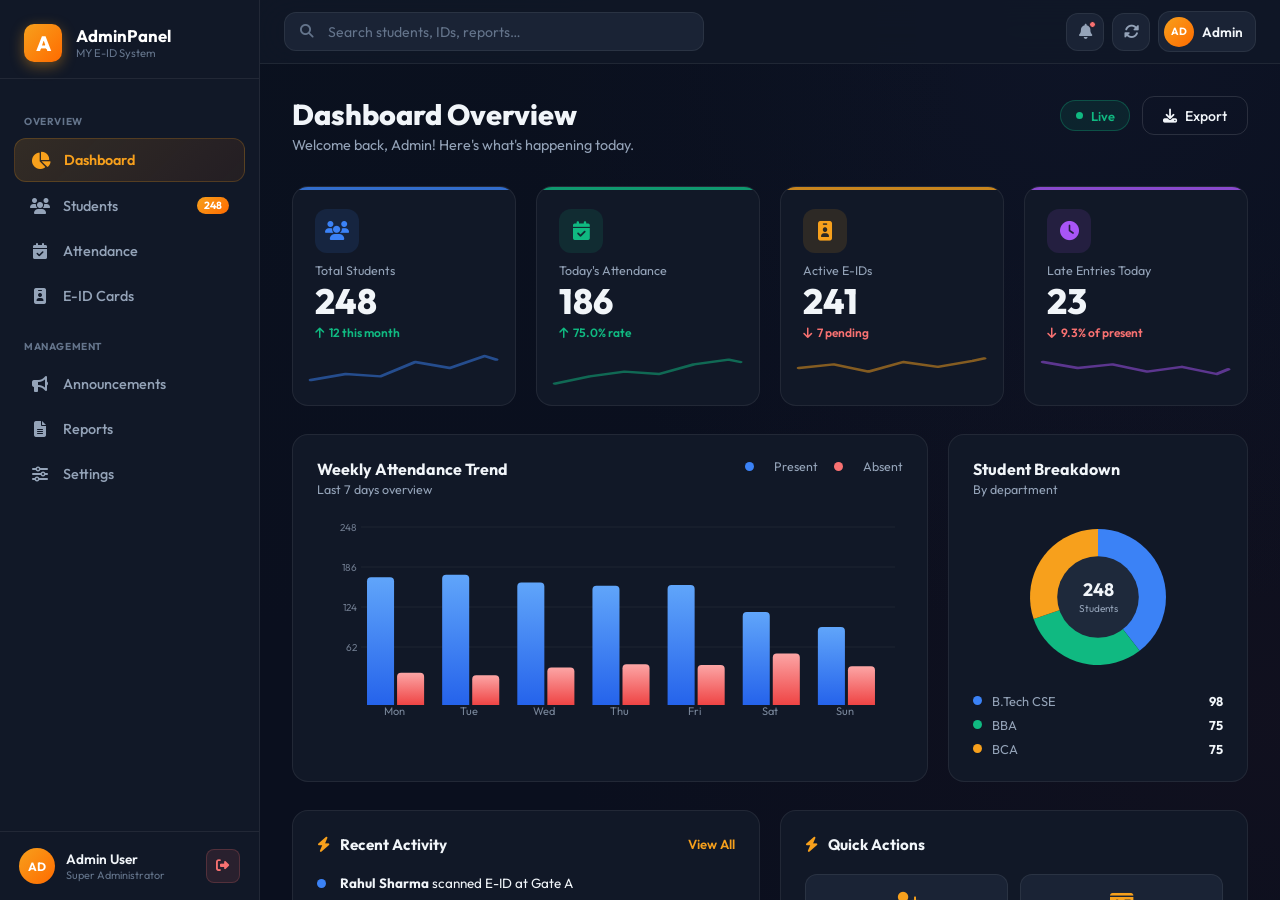
==== admin.html @ 74c87ee0 "Add files via upload" ====
<!DOCTYPE html>
<html lang="en">
<head>
    <meta charset="UTF-8">
    <meta name="viewport" content="width=device-width, initial-scale=1.0">
    <title>Admin Panel — MY E-ID Portal</title>
    <meta name="description" content="Admin Control Panel for Shikshapeeth College MY E-ID Portal — Manage students, attendance, and system settings.">
    <link rel="stylesheet" href="admin.css">
    <link href="https://fonts.googleapis.com/css2?family=Outfit:wght@300;400;500;600;700;800&display=swap" rel="stylesheet">
    <link rel="stylesheet" href="https://cdnjs.cloudflare.com/ajax/libs/font-awesome/6.4.0/css/all.min.css">
</head>
<body>

<!-- ===================== SIDEBAR ===================== -->
<aside class="sidebar" id="sidebar">
    <div class="sidebar-brand">
        <div class="brand-icon"><span>A</span></div>
        <div class="brand-text">
            <h2>AdminPanel</h2>
            <p>MY E-ID System</p>
        </div>
    </div>

    <nav class="sidebar-nav">
        <p class="nav-section-label">OVERVIEW</p>
        <button class="nav-item active" onclick="switchPage('dashboard', this)" id="nav-dashboard">
            <i class="fas fa-chart-pie"></i>
            <span>Dashboard</span>
            <div class="nav-indicator"></div>
        </button>
        <button class="nav-item" onclick="switchPage('students', this)" id="nav-students">
            <i class="fas fa-users"></i>
            <span>Students</span>
            <span class="nav-badge">248</span>
        </button>
        <button class="nav-item" onclick="switchPage('attendance', this)" id="nav-attendance">
            <i class="fas fa-calendar-check"></i>
            <span>Attendance</span>
        </button>
        <button class="nav-item" onclick="switchPage('ids', this)" id="nav-ids">
            <i class="fas fa-id-badge"></i>
            <span>E-ID Cards</span>
        </button>

        <p class="nav-section-label">MANAGEMENT</p>
        <button class="nav-item" onclick="switchPage('announcements', this)" id="nav-announcements">
            <i class="fas fa-bullhorn"></i>
            <span>Announcements</span>
        </button>
        <button class="nav-item" onclick="switchPage('reports', this)" id="nav-reports">
            <i class="fas fa-file-alt"></i>
            <span>Reports</span>
        </button>
        <button class="nav-item" onclick="switchPage('settings', this)" id="nav-settings">
            <i class="fas fa-sliders-h"></i>
            <span>Settings</span>
        </button>
    </nav>

    <div class="sidebar-footer">
        <div class="admin-profile">
            <div class="admin-avatar">AD</div>
            <div class="admin-info">
                <p class="admin-name">Admin User</p>
                <p class="admin-role">Super Administrator</p>
            </div>
        </div>
        <button class="logout-btn" title="Logout" onclick="window.location.href='index.html'">
            <i class="fas fa-sign-out-alt"></i>
        </button>
    </div>
</aside>

<!-- ===================== MAIN CONTENT ===================== -->
<div class="main-wrapper">

    <!-- Top Header Bar -->
    <header class="top-header">
        <button class="hamburger" onclick="toggleSidebar()" id="hamburger">
            <i class="fas fa-bars"></i>
        </button>
        <div class="header-search">
            <i class="fas fa-search"></i>
            <input type="text" placeholder="Search students, IDs, reports…" id="globalSearch">
        </div>
        <div class="header-actions">
            <button class="icon-btn" title="Notifications" onclick="toggleNotifications()">
                <i class="fas fa-bell"></i>
                <span class="badge-dot"></span>
            </button>
            <button class="icon-btn" title="Refresh Data">
                <i class="fas fa-sync-alt"></i>
            </button>
            <div class="header-admin">
                <div class="admin-avatar small">AD</div>
                <span class="header-admin-name">Admin</span>
            </div>
        </div>
    </header>

    <!-- Notification Dropdown -->
    <div class="notif-dropdown" id="notifDropdown">
        <div class="notif-header">
            <span>Notifications</span>
            <button onclick="document.getElementById('notifDropdown').classList.remove('open')"><i class="fas fa-times"></i></button>
        </div>
        <div class="notif-list">
            <div class="notif-item unread">
                <div class="notif-icon blue"><i class="fas fa-user-plus"></i></div>
                <div class="notif-text">
                    <p>New student registered: <strong>Priya Mehta</strong></p>
                    <span>2 minutes ago</span>
                </div>
            </div>
            <div class="notif-item unread">
                <div class="notif-icon orange"><i class="fas fa-exclamation-triangle"></i></div>
                <div class="notif-text">
                    <p><strong>15 students</strong> had low attendance this week</p>
                    <span>1 hour ago</span>
                </div>
            </div>
            <div class="notif-item">
                <div class="notif-icon green"><i class="fas fa-check-circle"></i></div>
                <div class="notif-text">
                    <p>Monthly report generated successfully</p>
                    <span>Yesterday</span>
                </div>
            </div>
            <div class="notif-item">
                <div class="notif-icon purple"><i class="fas fa-id-badge"></i></div>
                <div class="notif-text">
                    <p>48 new E-ID cards issued this month</p>
                    <span>2 days ago</span>
                </div>
            </div>
        </div>
    </div>

    <!-- ============ PAGE: DASHBOARD ============ -->
    <main class="page active" id="page-dashboard">
        <div class="page-header">
            <div>
                <h1>Dashboard Overview</h1>
                <p>Welcome back, Admin! Here's what's happening today.</p>
            </div>
            <div class="page-header-actions">
                <span class="live-chip"><span class="pulse-dot"></span>Live</span>
                <button class="btn-outline"><i class="fas fa-download"></i> Export</button>
            </div>
        </div>

        <!-- KPI Cards -->
        <div class="kpi-grid">
            <div class="kpi-card" style="--kpi-color: #3b82f6;">
                <div class="kpi-icon"><i class="fas fa-users"></i></div>
                <div class="kpi-body">
                    <p class="kpi-label">Total Students</p>
                    <h2 class="kpi-value" data-target="248">0</h2>
                    <span class="kpi-change up"><i class="fas fa-arrow-up"></i> 12 this month</span>
                </div>
                <div class="kpi-sparkline">
                    <svg viewBox="0 0 80 30" preserveAspectRatio="none">
                        <polyline points="0,25 15,20 30,22 45,10 60,15 75,5 80,8" fill="none" stroke="rgba(59,130,246,0.5)" stroke-width="2" stroke-linecap="round" stroke-linejoin="round"/>
                    </svg>
                </div>
            </div>
            <div class="kpi-card" style="--kpi-color: #10b981;">
                <div class="kpi-icon"><i class="fas fa-calendar-check"></i></div>
                <div class="kpi-body">
                    <p class="kpi-label">Today's Attendance</p>
                    <h2 class="kpi-value" data-target="186">0</h2>
                    <span class="kpi-change up"><i class="fas fa-arrow-up"></i> 75.0% rate</span>
                </div>
                <div class="kpi-sparkline">
                    <svg viewBox="0 0 80 30" preserveAspectRatio="none">
                        <polyline points="0,28 15,22 30,18 45,20 60,12 75,8 80,10" fill="none" stroke="rgba(16,185,129,0.5)" stroke-width="2" stroke-linecap="round" stroke-linejoin="round"/>
                    </svg>
                </div>
            </div>
            <div class="kpi-card" style="--kpi-color: #f7a01c;">
                <div class="kpi-icon"><i class="fas fa-id-badge"></i></div>
                <div class="kpi-body">
                    <p class="kpi-label">Active E-IDs</p>
                    <h2 class="kpi-value" data-target="241">0</h2>
                    <span class="kpi-change down"><i class="fas fa-arrow-down"></i> 7 pending</span>
                </div>
                <div class="kpi-sparkline">
                    <svg viewBox="0 0 80 30" preserveAspectRatio="none">
                        <polyline points="0,15 15,12 30,18 45,10 60,14 75,9 80,7" fill="none" stroke="rgba(247,160,28,0.5)" stroke-width="2" stroke-linecap="round" stroke-linejoin="round"/>
                    </svg>
                </div>
            </div>
            <div class="kpi-card" style="--kpi-color: #a855f7;">
                <div class="kpi-icon"><i class="fas fa-clock"></i></div>
                <div class="kpi-body">
                    <p class="kpi-label">Late Entries Today</p>
                    <h2 class="kpi-value" data-target="23">0</h2>
                    <span class="kpi-change down"><i class="fas fa-arrow-down"></i> 9.3% of present</span>
                </div>
                <div class="kpi-sparkline">
                    <svg viewBox="0 0 80 30" preserveAspectRatio="none">
                        <polyline points="0,10 15,15 30,12 45,18 60,14 75,20 80,16" fill="none" stroke="rgba(168,85,247,0.5)" stroke-width="2" stroke-linecap="round" stroke-linejoin="round"/>
                    </svg>
                </div>
            </div>
        </div>

        <!-- Charts Row -->
        <div class="charts-row">
            <div class="chart-card wide">
                <div class="chart-card-header">
                    <div>
                        <h3>Weekly Attendance Trend</h3>
                        <p>Last 7 days overview</p>
                    </div>
                    <div class="chart-legend">
                        <span class="legend-dot" style="background:#3b82f6;"></span> Present
                        <span class="legend-dot" style="background:#f87171;"></span> Absent
                    </div>
                </div>
                <div class="bar-chart-wrapper">
                    <canvas id="attendanceChart"></canvas>
                </div>
            </div>
            <div class="chart-card narrow">
                <div class="chart-card-header">
                    <div>
                        <h3>Student Breakdown</h3>
                        <p>By department</p>
                    </div>
                </div>
                <div class="donut-wrapper">
                    <canvas id="deptChart"></canvas>
                </div>
                <div class="donut-legend" id="deptLegend"></div>
            </div>
        </div>

        <!-- Bottom Row -->
        <div class="bottom-row">
            <div class="activity-card">
                <div class="card-title">
                    <h3><i class="fas fa-bolt"></i> Recent Activity</h3>
                    <button class="text-btn">View All</button>
                </div>
                <ul class="activity-list">
                    <li>
                        <div class="act-dot blue"></div>
                        <div class="act-body">
                            <p><strong>Rahul Sharma</strong> scanned E-ID at Gate A</p>
                            <span>08:45 AM — CS-2023-045</span>
                        </div>
                    </li>
                    <li>
                        <div class="act-dot green"></div>
                        <div class="act-body">
                            <p><strong>Priya Mehta</strong> registered successfully</p>
                            <span>08:32 AM — New Enrollment</span>
                        </div>
                    </li>
                    <li>
                        <div class="act-dot orange"></div>
                        <div class="act-body">
                            <p><strong>Arjun Kapoor</strong> marked as Late</p>
                            <span>09:15 AM — ME-2022-112</span>
                        </div>
                    </li>
                    <li>
                        <div class="act-dot purple"></div>
                        <div class="act-body">
                            <p><strong>E-ID</strong> issued to 3 new students</p>
                            <span>Yesterday — Batch 2026</span>
                        </div>
                    </li>
                    <li>
                        <div class="act-dot red"></div>
                        <div class="act-body">
                            <p><strong>System</strong> backup completed</p>
                            <span>Yesterday 11:00 PM</span>
                        </div>
                    </li>
                </ul>
            </div>

            <div class="quick-actions-card">
                <div class="card-title">
                    <h3><i class="fas fa-bolt"></i> Quick Actions</h3>
                </div>
                <div class="qa-grid">
                    <button class="qa-btn" onclick="switchPage('students', document.getElementById('nav-students'))">
                        <i class="fas fa-user-plus"></i><span>Add Student</span>
                    </button>
                    <button class="qa-btn" onclick="switchPage('ids', document.getElementById('nav-ids'))">
                        <i class="fas fa-id-card"></i><span>Issue E-ID</span>
                    </button>
                    <button class="qa-btn" onclick="switchPage('attendance', document.getElementById('nav-attendance'))">
                        <i class="fas fa-clipboard-list"></i><span>Attendance</span>
                    </button>
                    <button class="qa-btn" onclick="switchPage('reports', document.getElementById('nav-reports'))">
                        <i class="fas fa-file-export"></i><span>Export Report</span>
                    </button>
                    <button class="qa-btn" onclick="switchPage('announcements', document.getElementById('nav-announcements'))">
                        <i class="fas fa-bullhorn"></i><span>Announce</span>
                    </button>
                    <button class="qa-btn" onclick="switchPage('settings', document.getElementById('nav-settings'))">
                        <i class="fas fa-cog"></i><span>Settings</span>
                    </button>
                </div>
            </div>
        </div>
    </main>

    <!-- ============ PAGE: STUDENTS ============ -->
    <main class="page" id="page-students">
        <div class="page-header">
            <div>
                <h1>Student Management</h1>
                <p>View, add, and manage all enrolled students</p>
            </div>
            <div class="page-header-actions">
                <button class="btn-outline"><i class="fas fa-file-import"></i> Import CSV</button>
                <button class="btn-primary" onclick="openModal('addStudentModal')"><i class="fas fa-plus"></i> Add Student</button>
            </div>
        </div>

        <div class="filter-bar">
            <div class="search-box">
                <i class="fas fa-search"></i>
                <input type="text" placeholder="Search by name, roll no…" id="studentSearch" oninput="filterStudents()">
            </div>
            <select class="filter-select" id="deptFilter" onchange="filterStudents()">
                <option value="">All Departments</option>
                <option value="B.Tech CSE">B.Tech CSE</option>
                <option value="BBA">BBA</option>
                <option value="BCA">BCA</option>
            </select>
            <select class="filter-select" id="batchFilter" onchange="filterStudents()">
                <option value="">All Batches</option>
                <option value="2023">2023</option>
                <option value="2024">2024</option>
                <option value="2025">2025</option>
            </select>
        </div>

        <div class="table-card">
            <table class="data-table" id="studentsTable">
                <thead>
                    <tr>
                        <th>Student</th>
                        <th>Roll No</th>
                        <th>Department</th>
                        <th>Batch</th>
                        <th>Attendance</th>
                        <th>Status</th>
                        <th>Actions</th>
                    </tr>
                </thead>
                <tbody id="studentsTbody"></tbody>
            </table>
            <div class="table-footer">
                <p id="studentCount">Showing 10 of 248 students</p>
                <div class="pagination">
                    <button class="page-btn active">1</button>
                    <button class="page-btn">2</button>
                    <button class="page-btn">3</button>
                    <button class="page-btn"><i class="fas fa-chevron-right"></i></button>
                </div>
            </div>
        </div>
    </main>

    <!-- ============ PAGE: ATTENDANCE ============ -->
    <main class="page" id="page-attendance">
        <div class="page-header">
            <div>
                <h1>Attendance Management</h1>
                <p>Monitor and manage daily entry logs</p>
            </div>
            <div class="page-header-actions">
                <input type="date" class="date-picker" id="attendanceDate" value="2026-08-13">
                <button class="btn-primary"><i class="fas fa-download"></i> Download</button>
            </div>
        </div>

        <div class="att-kpi-row">
            <div class="att-kpi-card green"><i class="fas fa-check-circle"></i><div><p>Present</p><h3>186</h3></div></div>
            <div class="att-kpi-card red"><i class="fas fa-times-circle"></i><div><p>Absent</p><h3>62</h3></div></div>
            <div class="att-kpi-card orange"><i class="fas fa-clock"></i><div><p>Late</p><h3>23</h3></div></div>
            <div class="att-kpi-card blue"><i class="fas fa-percentage"></i><div><p>Rate</p><h3>75.0%</h3></div></div>
        </div>

        <div class="table-card" style="margin-bottom:1.5rem;">
            <h3 class="section-subtitle"><i class="fas fa-chart-bar"></i> Department-wise Attendance</h3>
            <div class="dept-bars">
                <div class="dept-bar-item">
                    <div class="dept-bar-label"><span>B.Tech CSE</span><span>82%</span></div>
                    <div class="dept-bar-track"><div class="dept-bar-fill" style="width:82%;background:#3b82f6;"></div></div>
                </div>
                <div class="dept-bar-item">
                    <div class="dept-bar-label"><span>BBA</span><span>71%</span></div>
                    <div class="dept-bar-track"><div class="dept-bar-fill" style="width:71%;background:#10b981;"></div></div>
                </div>
                <div class="dept-bar-item">
                    <div class="dept-bar-label"><span>BCA</span><span>68%</span></div>
                    <div class="dept-bar-track"><div class="dept-bar-fill" style="width:68%;background:#f7a01c;"></div></div>
                </div>
            </div>
        </div>

        <div class="table-card">
            <h3 class="section-subtitle"><i class="fas fa-list-ul"></i> Today's Entry Log</h3>
            <table class="data-table">
                <thead>
                    <tr>
                        <th>Student</th><th>Roll No</th><th>Entry Time</th><th>Gate</th><th>Status</th><th>Action</th>
                    </tr>
                </thead>
                <tbody id="attendanceTbody"></tbody>
            </table>
        </div>
    </main>

    <!-- ============ PAGE: E-ID CARDS ============ -->
    <main class="page" id="page-ids">
        <div class="page-header">
            <div>
                <h1>E-ID Card Manager</h1>
                <p>Issue, revoke, and preview digital identity cards</p>
            </div>
            <div class="page-header-actions">
                <button class="btn-outline"><i class="fas fa-print"></i> Bulk Print</button>
                <button class="btn-primary" onclick="openModal('issueIdModal')"><i class="fas fa-plus"></i> Issue New ID</button>
            </div>
        </div>
        <div class="id-cards-grid" id="idCardsGrid"></div>
    </main>

    <!-- ============ PAGE: ANNOUNCEMENTS ============ -->
    <main class="page" id="page-announcements">
        <div class="page-header">
            <div>
                <h1>Announcements</h1>
                <p>Broadcast notices to students and staff</p>
            </div>
            <div class="page-header-actions">
                <button class="btn-primary" onclick="openModal('announceModal')"><i class="fas fa-plus"></i> New Announcement</button>
            </div>
        </div>
        <div class="announcements-list" id="announcementsList"></div>
    </main>

    <!-- ============ PAGE: REPORTS ============ -->
    <main class="page" id="page-reports">
        <div class="page-header">
            <div>
                <h1>Reports &amp; Analytics</h1>
                <p>Generate and export detailed insights</p>
            </div>
        </div>
        <div class="reports-grid">
            <div class="report-card">
                <div class="report-icon" style="background:rgba(59,130,246,0.12);color:#3b82f6;"><i class="fas fa-calendar-alt"></i></div>
                <div class="report-info"><h3>Monthly Attendance Report</h3><p>Full attendance breakdown by student and department for the current month.</p></div>
                <button class="btn-outline small" onclick="showToast('Generating attendance report…')"><i class="fas fa-download"></i> Download PDF</button>
            </div>
            <div class="report-card">
                <div class="report-icon" style="background:rgba(16,185,129,0.12);color:#10b981;"><i class="fas fa-users"></i></div>
                <div class="report-info"><h3>Student Enrollment Report</h3><p>Enrollment statistics, demographics, and batch-wise distribution.</p></div>
                <button class="btn-outline small" onclick="showToast('Generating student report…')"><i class="fas fa-download"></i> Download PDF</button>
            </div>
            <div class="report-card">
                <div class="report-icon" style="background:rgba(247,160,28,0.12);color:#f7a01c;"><i class="fas fa-clock"></i></div>
                <div class="report-info"><h3>Late Entry Analysis</h3><p>Track students with repeated late entries and generate disciplinary reports.</p></div>
                <button class="btn-outline small" onclick="showToast('Generating late entry report…')"><i class="fas fa-download"></i> Download PDF</button>
            </div>
            <div class="report-card">
                <div class="report-icon" style="background:rgba(168,85,247,0.12);color:#a855f7;"><i class="fas fa-id-badge"></i></div>
                <div class="report-info"><h3>E-ID Issuance Report</h3><p>Records of all issued, active, and revoked digital identity cards.</p></div>
                <button class="btn-outline small" onclick="showToast('Generating E-ID report…')"><i class="fas fa-download"></i> Download PDF</button>
            </div>
            <div class="report-card">
                <div class="report-icon" style="background:rgba(248,113,113,0.12);color:#f87171;"><i class="fas fa-user-slash"></i></div>
                <div class="report-info"><h3>Absentee Report</h3><p>List of students absent for 3+ consecutive days for follow-up action.</p></div>
                <button class="btn-outline small" onclick="showToast('Generating absentee report…')"><i class="fas fa-download"></i> Download PDF</button>
            </div>
            <div class="report-card">
                <div class="report-icon" style="background:rgba(34,211,238,0.12);color:#22d3ee;"><i class="fas fa-shield-alt"></i></div>
                <div class="report-info"><h3>System Audit Log</h3><p>Complete log of all admin actions, logins, and system modifications.</p></div>
                <button class="btn-outline small" onclick="showToast('Generating audit log…')"><i class="fas fa-download"></i> Download PDF</button>
            </div>
        </div>
    </main>

    <!-- ============ PAGE: SETTINGS ============ -->
    <main class="page" id="page-settings">
        <div class="page-header">
            <div>
                <h1>System Settings</h1>
                <p>Configure portal behaviour and access controls</p>
            </div>
            <div class="page-header-actions">
                <button class="btn-primary" onclick="showToast('Settings saved successfully!')"><i class="fas fa-save"></i> Save Changes</button>
            </div>
        </div>
        <div class="settings-grid">
            <div class="settings-card">
                <h3><i class="fas fa-cog"></i> General Settings</h3>
                <div class="setting-row">
                    <div class="setting-info"><p class="setting-label">Portal Name</p><p class="setting-desc">Display name for the student portal</p></div>
                    <input type="text" class="setting-input" value="MY E-ID Portal">
                </div>
                <div class="setting-row">
                    <div class="setting-info"><p class="setting-label">Institution Name</p><p class="setting-desc">Full college name shown on E-ID cards</p></div>
                    <input type="text" class="setting-input" value="Shikshapeeth College of Management and Technology">
                </div>
                <div class="setting-row">
                    <div class="setting-info"><p class="setting-label">Academic Year</p><p class="setting-desc">Current academic session</p></div>
                    <input type="text" class="setting-input" value="2026 – 2027">
                </div>
            </div>

            <div class="settings-card">
                <h3><i class="fas fa-calendar-check"></i> Attendance Rules</h3>
                <div class="setting-row">
                    <div class="setting-info"><p class="setting-label">Late Entry Cutoff</p><p class="setting-desc">Entries after this time are marked Late</p></div>
                    <input type="time" class="setting-input" value="09:00">
                </div>
                <div class="setting-row">
                    <div class="setting-info"><p class="setting-label">Minimum Attendance %</p><p class="setting-desc">Below this triggers a warning alert</p></div>
                    <input type="number" class="setting-input" value="75" min="0" max="100">
                </div>
                <div class="setting-row">
                    <div class="setting-info"><p class="setting-label">Auto-notify parents</p><p class="setting-desc">SMS alert on 3+ consecutive absences</p></div>
                    <label class="toggle"><input type="checkbox" checked><span class="toggle-slider"></span></label>
                </div>
            </div>

            <div class="settings-card">
                <h3><i class="fas fa-shield-alt"></i> Security &amp; Access</h3>
                <div class="setting-row">
                    <div class="setting-info"><p class="setting-label">Two-Factor Authentication</p><p class="setting-desc">Require OTP for admin login</p></div>
                    <label class="toggle"><input type="checkbox"><span class="toggle-slider"></span></label>
                </div>
                <div class="setting-row">
                    <div class="setting-info"><p class="setting-label">Session Timeout</p><p class="setting-desc">Auto-logout after inactivity</p></div>
                    <select class="setting-input" style="width:auto;"><option>30 minutes</option><option selected>1 hour</option><option>2 hours</option></select>
                </div>
                <div class="setting-row">
                    <div class="setting-info"><p class="setting-label">QR Code Validity</p><p class="setting-desc">E-ID QR expires after this duration</p></div>
                    <select class="setting-input" style="width:auto;"><option>1 day</option><option selected>1 week</option><option>1 month</option></select>
                </div>
            </div>

            <div class="settings-card">
                <h3><i class="fas fa-bell"></i> Notifications</h3>
                <div class="setting-row">
                    <div class="setting-info"><p class="setting-label">Email Digest</p><p class="setting-desc">Daily summary email to admin</p></div>
                    <label class="toggle"><input type="checkbox" checked><span class="toggle-slider"></span></label>
                </div>
                <div class="setting-row">
                    <div class="setting-info"><p class="setting-label">Low Attendance Alerts</p><p class="setting-desc">Notify when department drops below threshold</p></div>
                    <label class="toggle"><input type="checkbox" checked><span class="toggle-slider"></span></label>
                </div>
                <div class="setting-row">
                    <div class="setting-info"><p class="setting-label">New Student Alerts</p><p class="setting-desc">Notify on each new enrollment</p></div>
                    <label class="toggle"><input type="checkbox"><span class="toggle-slider"></span></label>
                </div>
            </div>
        </div>
    </main>

</div>

<!-- ===================== MODALS ===================== -->
<div class="modal-overlay" id="addStudentModal" onclick="closeModalOnOverlay(event, 'addStudentModal')">
    <div class="modal">
        <div class="modal-header">
            <h2><i class="fas fa-user-plus"></i> Add New Student</h2>
            <button class="modal-close" onclick="closeModal('addStudentModal')"><i class="fas fa-times"></i></button>
        </div>
        <form class="modal-form" onsubmit="submitAddStudent(event)">
            <div class="form-row">
                <div class="form-group"><label>First Name</label><input type="text" placeholder="e.g. Rahul" required></div>
                <div class="form-group"><label>Last Name</label><input type="text" placeholder="e.g. Sharma" required></div>
            </div>
            <div class="form-row">
                <div class="form-group"><label>Course</label><select required><option value="">Select…</option><option>B.Tech CSE</option><option>BBA</option><option>BCA</option></select></div>
                <div class="form-group"><label>Batch Year</label><input type="number" placeholder="e.g. 2026" min="2000" max="2030" required></div>
            </div>
            <div class="form-row">
                <div class="form-group"><label>Admission No</label><input type="text" placeholder="e.g. SP-26-0001" required></div>
                <div class="form-group"><label>Email</label><input type="email" placeholder="student@shikshapeeth.edu.in" required></div>
            </div>
            <div class="form-group"><label>Phone Number</label><input type="tel" placeholder="+91 XXXXX XXXXX" required></div>
            <div class="modal-actions">
                <button type="button" class="btn-outline" onclick="closeModal('addStudentModal')">Cancel</button>
                <button type="submit" class="btn-primary"><i class="fas fa-user-plus"></i> Add Student</button>
            </div>
        </form>
    </div>
</div>

<div class="modal-overlay" id="issueIdModal" onclick="closeModalOnOverlay(event, 'issueIdModal')">
    <div class="modal">
        <div class="modal-header">
            <h2><i class="fas fa-id-badge"></i> Issue New E-ID</h2>
            <button class="modal-close" onclick="closeModal('issueIdModal')"><i class="fas fa-times"></i></button>
        </div>
        <form class="modal-form" onsubmit="submitIssueId(event)">
            <div class="form-group"><label>Select Student</label><select required><option value="">Search or select student…</option><option>Rahul Sharma — CS-2023-045</option><option>Priya Mehta — CS-2024-001</option></select></div>
            <div class="form-row">
                <div class="form-group"><label>Issue Date</label><input type="date" value="2026-08-13" required></div>
                <div class="form-group"><label>Valid Until</label><input type="date" value="2027-05-31" required></div>
            </div>
            <div class="form-group"><label>Card Type</label><select><option>Standard Student ID</option><option>Staff ID</option><option>Temporary Pass</option></select></div>
            <div class="modal-actions">
                <button type="button" class="btn-outline" onclick="closeModal('issueIdModal')">Cancel</button>
                <button type="submit" class="btn-primary"><i class="fas fa-id-badge"></i> Issue E-ID</button>
            </div>
        </form>
    </div>
</div>

<div class="modal-overlay" id="announceModal" onclick="closeModalOnOverlay(event, 'announceModal')">
    <div class="modal">
        <div class="modal-header">
            <h2><i class="fas fa-bullhorn"></i> New Announcement</h2>
            <button class="modal-close" onclick="closeModal('announceModal')"><i class="fas fa-times"></i></button>
        </div>
        <form class="modal-form" onsubmit="submitAnnouncement(event)">
            <div class="form-group"><label>Title</label><input type="text" placeholder="e.g. Holiday Notice" required></div>
            <div class="form-row">
                <div class="form-group"><label>Audience</label><select><option>All Students</option><option>B.Tech CSE</option><option>BBA</option><option>BCA</option></select></div>
                <div class="form-group"><label>Priority</label><select><option>Normal</option><option>Important</option><option>Urgent</option></select></div>
            </div>
            <div class="form-group"><label>Message</label><textarea rows="4" placeholder="Write your announcement here…" required></textarea></div>
            <div class="modal-actions">
                <button type="button" class="btn-outline" onclick="closeModal('announceModal')">Cancel</button>
                <button type="submit" class="btn-primary"><i class="fas fa-paper-plane"></i> Publish</button>
            </div>
        </form>
    </div>
</div>

<div class="toast" id="toast"></div>

<!-- ===================== SCRIPTS ===================== -->
<script>
const students = [
    { name:'Rahul Sharma',  roll:'BT-2023-045',  dept:'B.Tech CSE', batch:'2023', att:94, status:'Active'    },
    { name:'Priya Mehta',   roll:'BT-2024-001',  dept:'B.Tech CSE', batch:'2024', att:88, status:'Active'    },
    { name:'Arjun Kapoor',  roll:'BT-2023-112',  dept:'B.Tech CSE', batch:'2023', att:61, status:'Warning'   },
    { name:'Sneha Verma',   roll:'BBA-2023-022', dept:'BBA',    batch:'2023', att:79, status:'Active'    },
    { name:'Karan Joshi',   roll:'BBA-2025-003', dept:'BBA',    batch:'2025', att:91, status:'Active'    },
    { name:'Ananya Singh',  roll:'BCA-2023-067', dept:'BCA',    batch:'2023', att:55, status:'Suspended' },
    { name:'Dev Patel',     roll:'BCA-2024-041', dept:'BCA',    batch:'2024', att:83, status:'Active'    },
    { name:'Riya Khanna',   roll:'BT-2024-015',  dept:'B.Tech CSE', batch:'2024', att:97, status:'Active'    },
    { name:'Mohit Gupta',   roll:'BBA-2023-088', dept:'BBA',    batch:'2023', att:70, status:'Active'    },
    { name:'Tanya Iyer',    roll:'BCA-2024-019', dept:'BCA',    batch:'2024', att:85, status:'Active'    },
];

const attendanceLogs = [
    { name:'Rahul Sharma',  roll:'BT-2023-045',  time:'08:45 AM', gate:'Gate A', status:'On-Time' },
    { name:'Priya Mehta',   roll:'BT-2024-001',  time:'08:32 AM', gate:'Gate B', status:'On-Time' },
    { name:'Arjun Kapoor',  roll:'BT-2023-112',  time:'09:15 AM', gate:'Gate A', status:'Late'    },
    { name:'Sneha Verma',   roll:'BBA-2023-022', time:'08:50 AM', gate:'Gate C', status:'On-Time' },
    { name:'Karan Joshi',   roll:'BBA-2025-003', time:'08:20 AM', gate:'Gate A', status:'On-Time' },
    { name:'Dev Patel',     roll:'BCA-2024-041', time:'09:05 AM', gate:'Gate B', status:'Late'    },
    { name:'Riya Khanna',   roll:'BT-2024-015',  time:'07:55 AM', gate:'Gate A', status:'Early'   },
    { name:'Mohit Gupta',   roll:'BBA-2023-088', time:'—',        gate:'—',      status:'Absent'  },
    { name:'Tanya Iyer',    roll:'BCA-2024-019', time:'08:40 AM', gate:'Gate C', status:'On-Time' },
];

const idCards = [
    { name:'Rahul Sharma', roll:'BT-2023-045',  dept:'B.Tech CSE', batch:'2023–27', status:'Active',  issued:'01 Aug 2023' },
    { name:'Priya Mehta',  roll:'BT-2024-001',  dept:'B.Tech CSE', batch:'2024–28', status:'Active',  issued:'10 Aug 2024' },
    { name:'Arjun Kapoor', roll:'BT-2023-112',  dept:'B.Tech CSE', batch:'2023–27', status:'Expired', issued:'05 Aug 2023' },
    { name:'Sneha Verma',  roll:'BBA-2023-022', dept:'BBA',    batch:'2023–26', status:'Active',  issued:'02 Aug 2023' },
    { name:'Karan Joshi',  roll:'BBA-2025-003', dept:'BBA',    batch:'2025–27', status:'Active',  issued:'01 Aug 2025' },
    { name:'Ananya Singh', roll:'BCA-2023-067', dept:'BCA',    batch:'2023–27', status:'Revoked', issued:'01 Aug 2023' },
];

const announcements = [
    { title:'Mid-Semester Examination Schedule', audience:'All Students', priority:'Urgent',    date:'13 Aug 2026', body:'Mid-semester exams will begin from 20 August 2026. Timetable shared on the portal. Students must carry their E-ID card to enter examination halls.' },
    { title:'Independence Day Holiday',          audience:'All Students', priority:'Normal',    date:'11 Aug 2026', body:'The college will remain closed on 15 August 2026 for Independence Day. Regular classes resume on 16 August.' },
    { title:'E-ID Card Renewal Drive',           audience:'B.Tech CSE',      priority:'Important', date:'09 Aug 2026', body:'B.Tech 2023 batch students must renew their E-ID cards before 31 August 2026. Visit the admin office with original documents.' },
];

function switchPage(id, btn) {
    document.querySelectorAll('.page').forEach(p => p.classList.remove('active'));
    document.getElementById('page-' + id).classList.add('active');
    document.querySelectorAll('.nav-item').forEach(b => b.classList.remove('active'));
    if (btn) btn.classList.add('active');
    document.getElementById('sidebar').classList.remove('open');
}

function toggleSidebar() {
    document.getElementById('sidebar').classList.toggle('open');
}

function toggleNotifications() {
    document.getElementById('notifDropdown').classList.toggle('open');
}

function openModal(id)  { document.getElementById(id).classList.add('open'); }
function closeModal(id) { document.getElementById(id).classList.remove('open'); }
function closeModalOnOverlay(e, id) { if (e.target.classList.contains('modal-overlay')) closeModal(id); }

function showToast(msg) {
    const t = document.getElementById('toast');
    t.textContent = msg;
    t.classList.add('show');
    setTimeout(() => t.classList.remove('show'), 3000);
}

function submitAddStudent(e)   { e.preventDefault(); closeModal('addStudentModal'); showToast('Student added successfully!'); }
function submitIssueId(e)      { e.preventDefault(); closeModal('issueIdModal');    showToast('E-ID issued successfully!'); }
function submitAnnouncement(e) { e.preventDefault(); closeModal('announceModal');   showToast('Announcement published!'); }

function renderStudents(data) {
    document.getElementById('studentsTbody').innerHTML = data.map(s => `
        <tr>
            <td>
                <div class="student-cell">
                    <div class="s-avatar">${s.name.split(' ').map(n=>n[0]).join('')}</div>
                    <div><p class="s-name">${s.name}</p><p class="s-sub">${s.dept}</p></div>
                </div>
            </td>
            <td><code>${s.roll}</code></td>
            <td>${s.dept}</td>
            <td>${s.batch}</td>
            <td>
                <div class="att-bar-mini">
                    <div class="att-bar-fill-mini" style="width:${s.att}%;background:${s.att>=75?'#10b981':s.att>=50?'#f7a01c':'#f87171'};"></div>
                    <span>${s.att}%</span>
                </div>
            </td>
            <td><span class="status-pill ${s.status.toLowerCase()}">${s.status}</span></td>
            <td>
                <div class="action-btns">
                    <button class="action-icon" title="View"   onclick="showToast('Viewing ${s.name}')"><i class="fas fa-eye"></i></button>
                    <button class="action-icon" title="Edit"   onclick="showToast('Editing ${s.name}')"><i class="fas fa-pen"></i></button>
                    <button class="action-icon danger" title="Delete" onclick="showToast('Deleted ${s.name}')"><i class="fas fa-trash"></i></button>
                </div>
            </td>
        </tr>`).join('');
    document.getElementById('studentCount').textContent = `Showing ${data.length} of 248 students`;
}

function filterStudents() {
    const q    = document.getElementById('studentSearch').value.toLowerCase();
    const dept = document.getElementById('deptFilter').value;
    const bat  = document.getElementById('batchFilter').value;
    renderStudents(students.filter(s =>
        (s.name.toLowerCase().includes(q) || s.roll.toLowerCase().includes(q)) &&
        (!dept || s.dept === dept) && (!bat || s.batch === bat)
    ));
}

function renderAttendance() {
    document.getElementById('attendanceTbody').innerHTML = attendanceLogs.map(a => {
        const cls = {
            'On-Time':'success','Late':'warning','Early':'info','Absent':'danger-badge'
        }[a.status] || 'success';
        return `<tr>
            <td><div class="student-cell"><div class="s-avatar">${a.name.split(' ').map(n=>n[0]).join('')}</div><p class="s-name">${a.name}</p></div></td>
            <td><code>${a.roll}</code></td>
            <td>${a.time}</td>
            <td>${a.gate}</td>
            <td><span class="status-pill ${cls}">${a.status}</span></td>
            <td><button class="action-icon" onclick="showToast('Updated status')"><i class="fas fa-pen"></i></button></td>
        </tr>`;
    }).join('');
}

function renderIdCards() {
    document.getElementById('idCardsGrid').innerHTML = idCards.map(c => `
        <div class="id-card-mini">
            <div class="id-card-mini-header">
                <div class="id-mini-avatar">${c.name.split(' ').map(n=>n[0]).join('')}</div>
                <span class="status-pill ${c.status.toLowerCase()}">${c.status}</span>
            </div>
            <h3>${c.name}</h3>
            <p class="id-card-mini-dept">${c.dept} · ${c.batch}</p>
            <div class="id-mini-detail"><i class="fas fa-hashtag"></i> ${c.roll}</div>
            <div class="id-mini-detail"><i class="fas fa-calendar"></i> Issued: ${c.issued}</div>
            <div class="id-mini-qr">
                <img src="https://api.qrserver.com/v1/create-qr-code/?size=80x80&data=${encodeURIComponent(c.roll)}" alt="QR Code">
            </div>
            <div class="id-mini-actions">
                <button class="btn-outline small" onclick="showToast('Downloading ID for ${c.name}')"><i class="fas fa-download"></i> Download</button>
                <button class="btn-outline small danger-btn" onclick="showToast('Revoked ID for ${c.name}')"><i class="fas fa-ban"></i> Revoke</button>
            </div>
        </div>`).join('');
}

function renderAnnouncements() {
    const icons  = { Urgent:'exclamation-circle', Important:'info-circle', Normal:'bullhorn' };
    const colors = { Urgent:'#f87171', Important:'#f7a01c', Normal:'#3b82f6' };
    document.getElementById('announcementsList').innerHTML = announcements.map((a,i) => `
        <div class="announcement-item" style="animation-delay:${i*0.1}s">
            <div class="ann-icon" style="color:${colors[a.priority]};background:${colors[a.priority]}22;">
                <i class="fas fa-${icons[a.priority]}"></i>
            </div>
            <div class="ann-body">
                <div class="ann-meta">
                    <span class="ann-priority" style="color:${colors[a.priority]}">${a.priority}</span>
                    <span class="ann-audience"><i class="fas fa-users"></i> ${a.audience}</span>
                    <span class="ann-date"><i class="fas fa-calendar"></i> ${a.date}</span>
                </div>
                <h3>${a.title}</h3>
                <p>${a.body}</p>
            </div>
            <div class="ann-actions">
                <button class="action-icon" onclick="showToast('Editing announcement')"><i class="fas fa-pen"></i></button>
                <button class="action-icon danger" onclick="showToast('Deleted announcement')"><i class="fas fa-trash"></i></button>
            </div>
        </div>`).join('');
}

function animateCounters() {
    document.querySelectorAll('.kpi-value[data-target]').forEach(el => {
        const target = parseInt(el.dataset.target);
        let current  = 0;
        const step   = Math.max(1, Math.floor(target / 60));
        const timer  = setInterval(() => {
            current = Math.min(current + step, target);
            el.textContent = current;
            if (current >= target) clearInterval(timer);
        }, 16);
    });
}

function drawBarChart() {
    const canvas = document.getElementById('attendanceChart');
    if (!canvas) return;
    const ctx = canvas.getContext('2d');
    const W = canvas.offsetWidth || 400, H = canvas.offsetHeight || 200;
    canvas.width = W; canvas.height = H;

    const days    = ['Mon','Tue','Wed','Thu','Fri','Sat','Sun'];
    const present = [198, 202, 190, 185, 186, 144, 121];
    const absent  = [50,  46,  58,  63,  62,  80,  60];
    const total   = 248;
    const barW    = (W - 60) / days.length;
    const maxH    = H - 40;

    ctx.clearRect(0, 0, W, H);

    for (let i = 1; i <= 4; i++) {
        const y = 10 + (maxH / 4) * (4 - i);
        ctx.strokeStyle = 'rgba(255,255,255,0.06)'; ctx.lineWidth = 1;
        ctx.beginPath(); ctx.moveTo(44, y); ctx.lineTo(W - 8, y); ctx.stroke();
        ctx.fillStyle = 'rgba(148,163,184,0.7)'; ctx.font = '10px Outfit'; ctx.textAlign = 'right';
        ctx.fillText(Math.round((total * i) / 4), 40, y + 4);
    }

    days.forEach((day, i) => {
        const x  = 44 + i * barW + barW * 0.08;
        const bw = barW * 0.36;
        const ph = (present[i] / total) * maxH;
        const ah = (absent[i]  / total) * maxH;

        const gP = ctx.createLinearGradient(0, H - 12 - ph, 0, H - 12);
        gP.addColorStop(0, '#60a5fa'); gP.addColorStop(1, '#2563eb');
        ctx.fillStyle = gP;
        roundRect(ctx, x, H - 12 - ph, bw, ph, 4);

        const gA = ctx.createLinearGradient(0, H - 12 - ah, 0, H - 12);
        gA.addColorStop(0, '#fca5a5'); gA.addColorStop(1, '#ef4444');
        ctx.fillStyle = gA;
        roundRect(ctx, x + bw + 3, H - 12 - ah, bw, ah, 4);

        ctx.fillStyle = 'rgba(148,163,184,0.8)'; ctx.font = '11px Outfit'; ctx.textAlign = 'center';
        ctx.fillText(day, x + bw, H - 2);
    });
}

function roundRect(ctx, x, y, w, h, r) {
    ctx.beginPath();
    ctx.moveTo(x + r, y);
    ctx.lineTo(x + w - r, y);
    ctx.quadraticCurveTo(x + w, y, x + w, y + r);
    ctx.lineTo(x + w, y + h);
    ctx.lineTo(x, y + h);
    ctx.lineTo(x, y + r);
    ctx.quadraticCurveTo(x, y, x + r, y);
    ctx.closePath();
    ctx.fill();
}

function drawDonutChart() {
    const canvas = document.getElementById('deptChart');
    if (!canvas) return;
    const ctx  = canvas.getContext('2d');
    const cW   = canvas.offsetWidth  || 180;
    const cH   = canvas.offsetHeight || 180;
    canvas.width  = cW;
    canvas.height = cH;

    const depts = [
        { label:'B.Tech CSE', value:98, color:'#3b82f6' },
        { label:'BBA',    value:75, color:'#10b981' },
        { label:'BCA',    value:75, color:'#f7a01c' },
    ];
    const total = depts.reduce((s, d) => s + d.value, 0);
    const cx = cW / 2, cy = cH / 2;
    const r  = Math.min(cx, cy) - 12;
    let angle = -Math.PI / 2;

    depts.forEach(d => {
        const slice = (d.value / total) * 2 * Math.PI;
        ctx.beginPath();
        ctx.moveTo(cx, cy);
        ctx.arc(cx, cy, r, angle, angle + slice);
        ctx.closePath();
        ctx.fillStyle = d.color;
        ctx.fill();
        angle += slice;
    });

    ctx.beginPath();
    ctx.arc(cx, cy, r * 0.6, 0, 2 * Math.PI);
    ctx.fillStyle = '#1e293b';
    ctx.fill();

    ctx.fillStyle = '#f1f5f9';
    ctx.font = 'bold 18px Outfit'; ctx.textAlign = 'center'; ctx.textBaseline = 'middle';
    ctx.fillText(total, cx, cy - 6);
    ctx.font = '10px Outfit'; ctx.fillStyle = '#94a3b8';
    ctx.fillText('Students', cx, cy + 12);

    const legend = document.getElementById('deptLegend');
    if (legend) {
        legend.innerHTML = depts.map(d => `
            <div class="donut-legend-item">
                <span class="dl-dot" style="background:${d.color}"></span>
                <span class="dl-label">${d.label}</span>
                <span class="dl-val">${d.value}</span>
            </div>`).join('');
    }
}

document.addEventListener('click', e => {
    const nd = document.getElementById('notifDropdown');
    const nb = document.querySelector('[onclick="toggleNotifications()"]');
    if (nd && !nd.contains(e.target) && nb && !nb.contains(e.target)) {
        nd.classList.remove('open');
    }
});

window.addEventListener('DOMContentLoaded', () => {
    renderStudents(students);
    renderAttendance();
    renderIdCards();
    renderAnnouncements();
    animateCounters();
    setTimeout(() => { drawBarChart(); drawDonutChart(); }, 150);
});

window.addEventListener('resize', () => { drawBarChart(); drawDonutChart(); });
</script>
</body>
</html>
---- admin.css ----
/* ============================================================
   ADMIN PANEL — admin.css
   Shikshapeeth College MY E-ID Portal
   ============================================================ */

@import url('https://fonts.googleapis.com/css2?family=Outfit:wght@300;400;500;600;700;800&display=swap');

:root {
    --primary:        #f7a01c;
    --primary-dark:   #e08900;
    --primary-grad:   linear-gradient(135deg, #f7a01c, #ff6b00);
    --accent:         #3b82f6;
    --bg:             #0a0f1e;
    --surface:        #111827;
    --surface2:       #1a2335;
    --surface3:       #1e2d44;
    --border:         rgba(255,255,255,0.07);
    --border2:        rgba(255,255,255,0.12);
    --text:           #f1f5f9;
    --text-muted:     #94a3b8;
    --text-dim:       #64748b;
    --success:        #10b981;
    --warning:        #f59e0b;
    --danger:         #f87171;
    --info:           #22d3ee;
    --sidebar-w:      260px;
    --header-h:       64px;
    --radius-xl:      20px;
    --radius-lg:      16px;
    --radius-md:      12px;
    --radius-sm:      8px;
    --shadow-sm:      0 1px 3px rgba(0,0,0,0.3);
    --shadow-md:      0 4px 20px rgba(0,0,0,0.4);
    --shadow-lg:      0 8px 40px rgba(0,0,0,0.5);
    --transition:     0.25s cubic-bezier(0.4, 0, 0.2, 1);
}

/* ---------- Reset ---------- */
*, *::before, *::after {
    margin: 0; padding: 0;
    box-sizing: border-box;
    -webkit-tap-highlight-color: transparent;
}

html, body {
    height: 100%;
    font-family: 'Outfit', sans-serif;
    background: var(--bg);
    color: var(--text);
    overflow: hidden;
}

code {
    font-family: 'Courier New', monospace;
    background: rgba(255,255,255,0.06);
    padding: 2px 7px;
    border-radius: 5px;
    font-size: 0.82rem;
    color: var(--info);
}

/* ============================================================
   LAYOUT
   ============================================================ */
body {
    display: flex;
    height: 100vh;
    overflow: hidden;
}

/* ─── Sidebar ─── */
.sidebar {
    width: var(--sidebar-w);
    flex-shrink: 0;
    background: var(--surface);
    border-right: 1px solid var(--border);
    display: flex;
    flex-direction: column;
    height: 100vh;
    overflow-y: auto;
    overflow-x: hidden;
    z-index: 300;
    transition: transform var(--transition);
    scrollbar-width: none;
}
.sidebar::-webkit-scrollbar { display: none; }

/* ─── Sidebar Brand ─── */
.sidebar-brand {
    display: flex;
    align-items: center;
    gap: 0.85rem;
    padding: 1.5rem 1.5rem 1rem;
    border-bottom: 1px solid var(--border);
    margin-bottom: 0.5rem;
}

.brand-icon {
    width: 38px; height: 38px;
    background: var(--primary-grad);
    border-radius: 10px;
    display: flex; align-items: center; justify-content: center;
    font-size: 1.3rem; font-weight: 800; color: #fff;
    box-shadow: 0 4px 14px rgba(247,160,28,0.4);
    flex-shrink: 0;
}

.brand-text h2 {
    font-size: 1.05rem; font-weight: 700; color: #fff;
    line-height: 1.2;
}
.brand-text p {
    font-size: 0.7rem; color: var(--text-dim);
}

/* ─── Nav ─── */
.sidebar-nav {
    flex: 1;
    padding: 0.5rem 0.85rem;
    display: flex;
    flex-direction: column;
    gap: 0.2rem;
}

.nav-section-label {
    font-size: 0.63rem; font-weight: 700;
    color: var(--text-dim);
    letter-spacing: 0.06em;
    padding: 1rem 0.65rem 0.4rem;
    margin-top: 0.25rem;
}

.nav-item {
    display: flex;
    align-items: center;
    gap: 0.85rem;
    padding: 0.75rem 1rem;
    border-radius: var(--radius-md);
    background: none;
    border: none;
    color: var(--text-muted);
    font-family: 'Outfit', sans-serif;
    font-size: 0.9rem;
    font-weight: 500;
    cursor: pointer;
    width: 100%;
    text-align: left;
    transition: all var(--transition);
    position: relative;
}

.nav-item i {
    font-size: 1rem;
    width: 20px;
    text-align: center;
    transition: transform var(--transition);
}

.nav-item:hover:not(.active) {
    background: rgba(255,255,255,0.05);
    color: var(--text);
}

.nav-item.active {
    background: linear-gradient(135deg, rgba(247,160,28,0.15), rgba(255,107,0,0.08));
    color: var(--primary);
    font-weight: 600;
    border: 1px solid rgba(247,160,28,0.2);
}

.nav-item.active i {
    transform: scale(1.1);
}

.nav-badge {
    margin-left: auto;
    background: var(--primary-grad);
    color: #fff;
    font-size: 0.65rem;
    font-weight: 700;
    padding: 2px 7px;
    border-radius: 20px;
}

/* ─── Sidebar Footer ─── */
.sidebar-footer {
    padding: 1rem 1.2rem;
    border-top: 1px solid var(--border);
    display: flex;
    align-items: center;
    gap: 0.75rem;
}

.admin-profile {
    display: flex;
    align-items: center;
    gap: 0.7rem;
    flex: 1;
    min-width: 0;
}

.admin-avatar {
    width: 36px; height: 36px;
    border-radius: 50%;
    background: var(--primary-grad);
    display: flex; align-items: center; justify-content: center;
    font-size: 0.75rem; font-weight: 700; color: #fff;
    flex-shrink: 0;
}
.admin-avatar.small {
    width: 30px; height: 30px;
    font-size: 0.65rem;
}

.admin-name { font-size: 0.85rem; font-weight: 600; color: var(--text); }
.admin-role { font-size: 0.68rem; color: var(--text-dim); }

.logout-btn {
    width: 34px; height: 34px;
    background: rgba(248,113,113,0.1);
    border: 1px solid rgba(248,113,113,0.2);
    border-radius: var(--radius-sm);
    color: var(--danger);
    cursor: pointer;
    display: flex; align-items: center; justify-content: center;
    transition: all var(--transition);
    flex-shrink: 0;
}
.logout-btn:hover {
    background: rgba(248,113,113,0.2);
    transform: scale(1.05);
}

/* ─── Main Wrapper ─── */
.main-wrapper {
    flex: 1;
    display: flex;
    flex-direction: column;
    overflow: hidden;
    min-width: 0;
    background: var(--bg);
    background-image:
        radial-gradient(at 0% 0%,   hsla(220,50%,8%,1)    0, transparent 50%),
        radial-gradient(at 80% 0%,  hsla(225,40%,20%,0.2) 0, transparent 50%),
        radial-gradient(at 100% 80%,hsla(339,40%,15%,0.15) 0, transparent 50%);
}

/* ─── Top Header ─── */
.top-header {
    height: var(--header-h);
    display: flex;
    align-items: center;
    gap: 1rem;
    padding: 0 1.5rem;
    background: rgba(17,24,39,0.8);
    border-bottom: 1px solid var(--border);
    backdrop-filter: blur(20px);
    position: sticky; top: 0;
    z-index: 200;
    flex-shrink: 0;
}

.hamburger {
    display: none;
    background: none;
    border: none;
    color: var(--text-muted);
    font-size: 1.2rem;
    cursor: pointer;
    padding: 0.4rem;
    border-radius: var(--radius-sm);
    transition: color var(--transition);
}
.hamburger:hover { color: var(--text); }

.header-search {
    flex: 1;
    max-width: 420px;
    position: relative;
}
.header-search i {
    position: absolute;
    left: 1rem; top: 50%;
    transform: translateY(-50%);
    color: var(--text-dim);
    font-size: 0.85rem;
}
.header-search input {
    width: 100%;
    padding: 0.6rem 1rem 0.6rem 2.7rem;
    background: var(--surface2);
    border: 1px solid var(--border);
    border-radius: var(--radius-md);
    color: var(--text);
    font-family: 'Outfit', sans-serif;
    font-size: 0.88rem;
    transition: border-color var(--transition), box-shadow var(--transition);
}
.header-search input:focus {
    outline: none;
    border-color: rgba(247,160,28,0.4);
    box-shadow: 0 0 0 3px rgba(247,160,28,0.08);
}
.header-search input::placeholder { color: var(--text-dim); }

.header-actions {
    display: flex;
    align-items: center;
    gap: 0.5rem;
    margin-left: auto;
}

.icon-btn {
    width: 38px; height: 38px;
    background: var(--surface2);
    border: 1px solid var(--border);
    border-radius: var(--radius-md);
    color: var(--text-muted);
    cursor: pointer;
    display: flex; align-items: center; justify-content: center;
    font-size: 0.95rem;
    transition: all var(--transition);
    position: relative;
}
.icon-btn:hover { background: var(--surface3); color: var(--text); }

.badge-dot {
    position: absolute;
    top: 7px; right: 7px;
    width: 7px; height: 7px;
    background: var(--danger);
    border-radius: 50%;
    border: 1.5px solid var(--surface);
    animation: pulseBadge 2s infinite;
}
@keyframes pulseBadge {
    0%, 100% { transform: scale(1); opacity: 1; }
    50%       { transform: scale(1.3); opacity: 0.8; }
}

.header-admin {
    display: flex;
    align-items: center;
    gap: 0.5rem;
    padding: 0.3rem 0.75rem 0.3rem 0.3rem;
    background: var(--surface2);
    border: 1px solid var(--border);
    border-radius: var(--radius-md);
    cursor: pointer;
}
.header-admin-name { font-size: 0.85rem; font-weight: 600; }

/* ─── Notification Dropdown ─── */
.notif-dropdown {
    position: fixed;
    top: calc(var(--header-h) + 8px);
    right: 1.5rem;
    width: 340px;
    background: var(--surface);
    border: 1px solid var(--border2);
    border-radius: var(--radius-lg);
    box-shadow: var(--shadow-lg);
    z-index: 500;
    opacity: 0;
    transform: translateY(-8px) scale(0.97);
    pointer-events: none;
    transition: all 0.2s ease;
}
.notif-dropdown.open {
    opacity: 1;
    transform: translateY(0) scale(1);
    pointer-events: all;
}

.notif-header {
    display: flex;
    align-items: center;
    justify-content: space-between;
    padding: 1rem 1.25rem;
    border-bottom: 1px solid var(--border);
    font-weight: 600;
    font-size: 0.9rem;
}
.notif-header button {
    background: none; border: none; color: var(--text-muted); cursor: pointer;
    font-size: 0.9rem;
    transition: color var(--transition);
}
.notif-header button:hover { color: var(--text); }

.notif-list { padding: 0.5rem 0; }

.notif-item {
    display: flex;
    align-items: flex-start;
    gap: 0.85rem;
    padding: 0.85rem 1.25rem;
    cursor: pointer;
    transition: background var(--transition);
}
.notif-item:hover { background: rgba(255,255,255,0.03); }
.notif-item.unread { background: rgba(247,160,28,0.03); }

.notif-icon {
    width: 34px; height: 34px;
    border-radius: 9px;
    display: flex; align-items: center; justify-content: center;
    font-size: 0.85rem;
    flex-shrink: 0;
}
.notif-icon.blue   { background: rgba(59,130,246,0.15);  color: var(--accent); }
.notif-icon.orange { background: rgba(247,160,28,0.15);  color: var(--primary); }
.notif-icon.green  { background: rgba(16,185,129,0.15);  color: var(--success); }
.notif-icon.purple { background: rgba(168,85,247,0.15);  color: #a855f7; }

.notif-text p  { font-size: 0.83rem; line-height: 1.4; }
.notif-text span { font-size: 0.73rem; color: var(--text-dim); }

/* ─── Pages ─── */
.page {
    display: none;
    flex: 1;
    overflow-y: auto;
    padding: 2rem 2rem 3rem;
    animation: fadeUp 0.3s ease;
}
.page.active { display: block; }
.page::-webkit-scrollbar { width: 5px; }
.page::-webkit-scrollbar-track { background: transparent; }
.page::-webkit-scrollbar-thumb { background: var(--border2); border-radius: 3px; }

@keyframes fadeUp {
    from { opacity: 0; transform: translateY(10px); }
    to   { opacity: 1; transform: translateY(0); }
}

/* ─── Page Header ─── */
.page-header {
    display: flex;
    align-items: flex-start;
    justify-content: space-between;
    gap: 1rem;
    margin-bottom: 2rem;
    flex-wrap: wrap;
}
.page-header h1 { font-size: 1.8rem; font-weight: 800; margin-bottom: 0.25rem; }
.page-header > div > p { color: var(--text-muted); font-size: 0.9rem; }
.page-header-actions { display: flex; align-items: center; gap: 0.75rem; flex-shrink: 0; }

.live-chip {
    display: flex; align-items: center; gap: 0.5rem;
    padding: 0.4rem 0.9rem;
    background: rgba(16,185,129,0.1);
    border: 1px solid rgba(16,185,129,0.3);
    border-radius: 20px;
    font-size: 0.8rem; font-weight: 600; color: var(--success);
}

.pulse-dot {
    width: 7px; height: 7px;
    background: var(--success);
    border-radius: 50%;
    animation: pulseDot 1.5s infinite;
}
@keyframes pulseDot {
    0%, 100% { box-shadow: 0 0 0 0 rgba(16,185,129,0.5); }
    50%       { box-shadow: 0 0 0 5px rgba(16,185,129,0); }
}

/* ─── Buttons ─── */
.btn-primary {
    display: inline-flex; align-items: center; gap: 0.5rem;
    padding: 0.6rem 1.25rem;
    background: var(--primary-grad);
    color: #fff;
    border: none;
    border-radius: var(--radius-md);
    font-family: 'Outfit', sans-serif;
    font-size: 0.88rem; font-weight: 600;
    cursor: pointer;
    transition: all var(--transition);
    box-shadow: 0 4px 14px rgba(247,160,28,0.3);
    white-space: nowrap;
}
.btn-primary:hover { transform: translateY(-1px); box-shadow: 0 6px 20px rgba(247,160,28,0.4); }
.btn-primary:active { transform: translateY(0); }

.btn-outline {
    display: inline-flex; align-items: center; gap: 0.5rem;
    padding: 0.6rem 1.25rem;
    background: transparent;
    color: var(--text);
    border: 1px solid var(--border2);
    border-radius: var(--radius-md);
    font-family: 'Outfit', sans-serif;
    font-size: 0.88rem; font-weight: 500;
    cursor: pointer;
    transition: all var(--transition);
    white-space: nowrap;
}
.btn-outline:hover { background: rgba(255,255,255,0.05); border-color: var(--text-muted); }
.btn-outline.small { padding: 0.4rem 0.85rem; font-size: 0.8rem; }
.btn-outline.danger-btn { color: var(--danger); border-color: rgba(248,113,113,0.3); }
.btn-outline.danger-btn:hover { background: rgba(248,113,113,0.08); }

.text-btn {
    background: none; border: none;
    color: var(--primary);
    font-family: 'Outfit', sans-serif;
    font-size: 0.82rem; font-weight: 600;
    cursor: pointer;
    transition: opacity var(--transition);
}
.text-btn:hover { opacity: 0.7; }

/* ============================================================
   DASHBOARD
   ============================================================ */

/* KPI Grid */
.kpi-grid {
    display: grid;
    grid-template-columns: repeat(4, 1fr);
    gap: 1.25rem;
    margin-bottom: 1.75rem;
}

.kpi-card {
    background: var(--surface);
    border: 1px solid var(--border);
    border-radius: var(--radius-lg);
    padding: 1.4rem;
    display: flex;
    flex-direction: column;
    gap: 0.6rem;
    position: relative;
    overflow: hidden;
    transition: transform var(--transition), box-shadow var(--transition);
}
.kpi-card::before {
    content: '';
    position: absolute;
    top: 0; left: 0; right: 0;
    height: 3px;
    background: var(--kpi-color);
    opacity: 0.8;
}
.kpi-card:hover {
    transform: translateY(-3px);
    box-shadow: 0 12px 30px rgba(0,0,0,0.3);
}

.kpi-icon {
    width: 44px; height: 44px;
    border-radius: var(--radius-md);
    background: color-mix(in srgb, var(--kpi-color) 12%, transparent);
    color: var(--kpi-color);
    display: flex; align-items: center; justify-content: center;
    font-size: 1.2rem;
}

.kpi-body { flex: 1; }
.kpi-label { font-size: 0.78rem; color: var(--text-muted); margin-bottom: 0.25rem; }
.kpi-value { font-size: 2.2rem; font-weight: 800; line-height: 1.1; }
.kpi-change {
    display: inline-flex; align-items: center; gap: 0.3rem;
    font-size: 0.75rem; font-weight: 600;
}
.kpi-change.up   { color: var(--success); }
.kpi-change.down { color: var(--danger); }

.kpi-sparkline {
    height: 36px;
    margin: 0 -0.25rem -0.25rem;
}
.kpi-sparkline svg {
    width: 100%; height: 100%;
    overflow: visible;
}

/* Charts Row */
.charts-row {
    display: grid;
    grid-template-columns: 1fr 300px;
    gap: 1.25rem;
    margin-bottom: 1.75rem;
}

.chart-card {
    background: var(--surface);
    border: 1px solid var(--border);
    border-radius: var(--radius-lg);
    padding: 1.5rem;
}

.chart-card-header {
    display: flex;
    justify-content: space-between;
    align-items: flex-start;
    margin-bottom: 1.25rem;
}
.chart-card-header h3 { font-size: 1rem; font-weight: 700; margin-bottom: 0.2rem; }
.chart-card-header p  { font-size: 0.78rem; color: var(--text-muted); }

.chart-legend {
    display: flex;
    align-items: center;
    gap: 1rem;
    font-size: 0.78rem;
    color: var(--text-muted);
}
.legend-dot {
    display: inline-block;
    width: 9px; height: 9px;
    border-radius: 50%;
    margin-right: 4px;
}

.bar-chart-wrapper {
    height: 200px;
    position: relative;
}
.bar-chart-wrapper canvas {
    width: 100% !important;
    height: 100% !important;
}

.donut-wrapper {
    height: 160px;
    position: relative;
    margin: 0 auto 1rem;
}
.donut-wrapper canvas {
    width: 100% !important;
    height: 100% !important;
}

.donut-legend { display: flex; flex-direction: column; gap: 0.5rem; }
.donut-legend-item {
    display: flex;
    align-items: center;
    gap: 0.6rem;
    font-size: 0.8rem;
}
.dl-dot {
    width: 9px; height: 9px;
    border-radius: 50%;
    flex-shrink: 0;
}
.dl-label { flex: 1; color: var(--text-muted); }
.dl-val   { font-weight: 700; }

/* Bottom Row */
.bottom-row {
    display: grid;
    grid-template-columns: 1fr 1fr;
    gap: 1.25rem;
}

.activity-card, .quick-actions-card {
    background: var(--surface);
    border: 1px solid var(--border);
    border-radius: var(--radius-lg);
    padding: 1.5rem;
}

.card-title {
    display: flex;
    align-items: center;
    justify-content: space-between;
    margin-bottom: 1.25rem;
}
.card-title h3 {
    font-size: 0.95rem; font-weight: 700;
    display: flex; align-items: center; gap: 0.6rem;
}
.card-title h3 i { color: var(--primary); }

.activity-list {
    list-style: none;
    display: flex; flex-direction: column; gap: 1rem;
}
.activity-list li {
    display: flex;
    align-items: flex-start;
    gap: 0.85rem;
}
.act-dot {
    width: 9px; height: 9px;
    border-radius: 50%;
    flex-shrink: 0;
    margin-top: 5px;
}
.act-dot.blue   { background: var(--accent); }
.act-dot.green  { background: var(--success); }
.act-dot.orange { background: var(--primary); }
.act-dot.purple { background: #a855f7; }
.act-dot.red    { background: var(--danger); }

.act-body p    { font-size: 0.84rem; line-height: 1.4; }
.act-body span { font-size: 0.73rem; color: var(--text-dim); }

/* Quick Actions */
.qa-grid {
    display: grid;
    grid-template-columns: 1fr 1fr;
    gap: 0.75rem;
}
.qa-btn {
    display: flex;
    flex-direction: column;
    align-items: center;
    gap: 0.5rem;
    padding: 1.1rem 0.75rem;
    background: var(--surface2);
    border: 1px solid var(--border);
    border-radius: var(--radius-md);
    color: var(--text-muted);
    font-family: 'Outfit', sans-serif;
    font-size: 0.78rem; font-weight: 500;
    cursor: pointer;
    transition: all var(--transition);
}
.qa-btn i { font-size: 1.3rem; color: var(--primary); }
.qa-btn:hover {
    background: rgba(247,160,28,0.08);
    border-color: rgba(247,160,28,0.25);
    color: var(--text);
    transform: translateY(-2px);
}

/* ============================================================
   STUDENTS TABLE
   ============================================================ */
.filter-bar {
    display: flex;
    align-items: center;
    gap: 0.85rem;
    margin-bottom: 1.25rem;
    flex-wrap: wrap;
}

.search-box {
    flex: 1;
    min-width: 200px;
    position: relative;
}
.search-box i {
    position: absolute;
    left: 1rem; top: 50%;
    transform: translateY(-50%);
    color: var(--text-dim); font-size: 0.85rem;
}
.search-box input {
    width: 100%;
    padding: 0.65rem 1rem 0.65rem 2.7rem;
    background: var(--surface);
    border: 1px solid var(--border);
    border-radius: var(--radius-md);
    color: var(--text);
    font-family: 'Outfit', sans-serif; font-size: 0.88rem;
    transition: border-color var(--transition);
}
.search-box input:focus {
    outline: none;
    border-color: rgba(247,160,28,0.4);
}
.search-box input::placeholder { color: var(--text-dim); }

.filter-select {
    padding: 0.65rem 1rem;
    background: var(--surface);
    border: 1px solid var(--border);
    border-radius: var(--radius-md);
    color: var(--text);
    font-family: 'Outfit', sans-serif; font-size: 0.88rem;
    cursor: pointer;
    transition: border-color var(--transition);
}
.filter-select:focus { outline: none; border-color: rgba(247,160,28,0.4); }

/* Table Card */
.table-card {
    background: var(--surface);
    border: 1px solid var(--border);
    border-radius: var(--radius-lg);
    overflow: hidden;
}

.data-table {
    width: 100%;
    border-collapse: collapse;
}
.data-table thead {
    background: rgba(255,255,255,0.03);
}
.data-table th {
    padding: 1rem 1.25rem;
    text-align: left;
    font-size: 0.78rem;
    font-weight: 600;
    color: var(--text-dim);
    letter-spacing: 0.04em;
    text-transform: uppercase;
    border-bottom: 1px solid var(--border);
    white-space: nowrap;
}
.data-table td {
    padding: 0.9rem 1.25rem;
    font-size: 0.87rem;
    border-bottom: 1px solid rgba(255,255,255,0.04);
    vertical-align: middle;
}
.data-table tbody tr:last-child td { border-bottom: none; }
.data-table tbody tr:hover { background: rgba(255,255,255,0.02); }

/* Student cell */
.student-cell {
    display: flex;
    align-items: center;
    gap: 0.75rem;
}
.s-avatar {
    width: 34px; height: 34px;
    border-radius: 50%;
    background: var(--primary-grad);
    display: flex; align-items: center; justify-content: center;
    font-size: 0.72rem; font-weight: 700; color: #fff;
    flex-shrink: 0;
}
.s-name { font-weight: 600; font-size: 0.87rem; }
.s-sub  { font-size: 0.75rem; color: var(--text-dim); }

/* Attendance mini bar */
.att-bar-mini {
    display: flex; align-items: center; gap: 0.5rem;
    font-size: 0.8rem; font-weight: 600;
}
.att-bar-fill-mini {
    height: 6px;
    border-radius: 3px;
    width: 60px;
    flex-shrink: 0;
}

/* Status pills */
.status-pill {
    display: inline-flex; align-items: center;
    padding: 0.25rem 0.7rem;
    border-radius: 20px;
    font-size: 0.74rem; font-weight: 600;
    white-space: nowrap;
}
.status-pill.active    { background: rgba(16,185,129,0.12); color: var(--success); }
.status-pill.warning   { background: rgba(245,158,11,0.12);  color: var(--warning); }
.status-pill.suspended { background: rgba(248,113,113,0.12); color: var(--danger); }
.status-pill.expired   { background: rgba(100,116,139,0.12); color: var(--text-dim); }
.status-pill.revoked   { background: rgba(248,113,113,0.12); color: var(--danger); }
.status-pill.success   { background: rgba(16,185,129,0.12);  color: var(--success); }
.status-pill.danger-badge { background: rgba(248,113,113,0.12); color: var(--danger); }
.status-pill.info      { background: rgba(34,211,238,0.12);  color: var(--info); }
.status-pill.on-time   { background: rgba(16,185,129,0.12);  color: var(--success); }

/* Action buttons */
.action-btns { display: flex; align-items: center; gap: 0.4rem; }
.action-icon {
    width: 30px; height: 30px;
    background: rgba(255,255,255,0.04);
    border: 1px solid var(--border);
    border-radius: var(--radius-sm);
    color: var(--text-muted);
    cursor: pointer;
    display: flex; align-items: center; justify-content: center;
    font-size: 0.75rem;
    transition: all var(--transition);
}
.action-icon:hover { background: rgba(255,255,255,0.08); color: var(--text); }
.action-icon.danger:hover { background: rgba(248,113,113,0.1); color: var(--danger); border-color: rgba(248,113,113,0.3); }

/* Table Footer */
.table-footer {
    display: flex;
    align-items: center;
    justify-content: space-between;
    padding: 1rem 1.25rem;
    border-top: 1px solid var(--border);
    font-size: 0.82rem; color: var(--text-muted);
}

.pagination { display: flex; gap: 0.3rem; }
.page-btn {
    width: 30px; height: 30px;
    background: none;
    border: 1px solid var(--border);
    border-radius: var(--radius-sm);
    color: var(--text-muted);
    font-family: 'Outfit', sans-serif;
    font-size: 0.8rem;
    cursor: pointer;
    display: flex; align-items: center; justify-content: center;
    transition: all var(--transition);
}
.page-btn.active { background: var(--primary-grad); color: #fff; border-color: transparent; }
.page-btn:hover:not(.active) { background: rgba(255,255,255,0.05); color: var(--text); }

/* ============================================================
   ATTENDANCE
   ============================================================ */
.att-kpi-row {
    display: grid;
    grid-template-columns: repeat(4, 1fr);
    gap: 1rem;
    margin-bottom: 1.5rem;
}

.att-kpi-card {
    display: flex;
    align-items: center;
    gap: 1rem;
    padding: 1.2rem 1.5rem;
    border-radius: var(--radius-lg);
    border: 1px solid var(--border);
    font-size: 1.8rem;
}
.att-kpi-card p  { font-size: 0.78rem; color: var(--text-muted); margin-bottom: 2px; }
.att-kpi-card h3 { font-size: 1.6rem; font-weight: 800; }
.att-kpi-card.green  { background: rgba(16,185,129,0.06);  color: var(--success); }
.att-kpi-card.red    { background: rgba(248,113,113,0.06); color: var(--danger); }
.att-kpi-card.orange { background: rgba(247,160,28,0.06);  color: var(--primary); }
.att-kpi-card.blue   { background: rgba(59,130,246,0.06);  color: var(--accent); }
.att-kpi-card h3, .att-kpi-card p { color: var(--text); }

.section-subtitle {
    font-size: 0.9rem; font-weight: 700;
    padding: 1.25rem 1.25rem 1rem;
    display: flex; align-items: center; gap: 0.6rem;
}
.section-subtitle i { color: var(--primary); }

/* Department Progress Bars */
.dept-bars {
    display: flex;
    flex-direction: column;
    gap: 1rem;
    padding: 0 1.25rem 1.25rem;
}
.dept-bar-item { display: flex; flex-direction: column; gap: 0.4rem; }
.dept-bar-label {
    display: flex;
    justify-content: space-between;
    font-size: 0.83rem; font-weight: 500;
    color: var(--text-muted);
}
.dept-bar-track {
    height: 8px;
    background: rgba(255,255,255,0.06);
    border-radius: 4px;
    overflow: hidden;
}
.dept-bar-fill {
    height: 100%;
    border-radius: 4px;
    transition: width 0.8s cubic-bezier(0.4, 0, 0.2, 1);
}

/* Date picker */
.date-picker {
    padding: 0.6rem 1rem;
    background: var(--surface);
    border: 1px solid var(--border);
    border-radius: var(--radius-md);
    color: var(--text);
    font-family: 'Outfit', sans-serif; font-size: 0.88rem;
}
.date-picker:focus { outline: none; border-color: rgba(247,160,28,0.4); }

/* ============================================================
   E-ID CARDS GRID
   ============================================================ */
.id-cards-grid {
    display: grid;
    grid-template-columns: repeat(auto-fill, minmax(240px, 1fr));
    gap: 1.25rem;
}

.id-card-mini {
    background: var(--surface);
    border: 1px solid var(--border);
    border-radius: var(--radius-lg);
    padding: 1.5rem;
    display: flex;
    flex-direction: column;
    gap: 0.6rem;
    transition: transform var(--transition), box-shadow var(--transition);
}
.id-card-mini:hover {
    transform: translateY(-3px);
    box-shadow: 0 10px 30px rgba(0,0,0,0.3);
}

.id-card-mini-header {
    display: flex;
    align-items: center;
    justify-content: space-between;
    margin-bottom: 0.5rem;
}

.id-mini-avatar {
    width: 48px; height: 48px;
    border-radius: 50%;
    background: var(--primary-grad);
    display: flex; align-items: center; justify-content: center;
    font-size: 0.95rem; font-weight: 700; color: #fff;
}

.id-card-mini h3 { font-size: 1rem; font-weight: 700; }
.id-card-mini-dept { font-size: 0.78rem; color: var(--text-muted); }

.id-mini-detail {
    display: flex;
    align-items: center;
    gap: 0.5rem;
    font-size: 0.8rem; color: var(--text-muted);
}
.id-mini-detail i { color: var(--primary); width: 12px; }

.id-mini-qr {
    background: #fff;
    border-radius: var(--radius-sm);
    padding: 6px;
    width: 72px;
    margin: 0.5rem 0;
}
.id-mini-qr img { width: 60px; height: 60px; display: block; }

.id-mini-actions {
    display: flex;
    gap: 0.5rem;
    margin-top: 0.5rem;
}
.id-mini-actions .btn-outline.small {
    flex: 1; justify-content: center;
}

/* ============================================================
   ANNOUNCEMENTS
   ============================================================ */
.announcements-list {
    display: flex;
    flex-direction: column;
    gap: 1rem;
}

.announcement-item {
    display: flex;
    align-items: flex-start;
    gap: 1.25rem;
    background: var(--surface);
    border: 1px solid var(--border);
    border-radius: var(--radius-lg);
    padding: 1.5rem;
    animation: fadeUp 0.3s ease both;
    transition: transform var(--transition);
}
.announcement-item:hover { transform: translateX(3px); }

.ann-icon {
    width: 44px; height: 44px;
    border-radius: var(--radius-md);
    display: flex; align-items: center; justify-content: center;
    font-size: 1.1rem;
    flex-shrink: 0;
}

.ann-body { flex: 1; min-width: 0; }
.ann-meta {
    display: flex;
    align-items: center;
    gap: 1rem;
    margin-bottom: 0.6rem;
    flex-wrap: wrap;
}
.ann-priority { font-size: 0.75rem; font-weight: 700; }
.ann-audience, .ann-date {
    display: flex; align-items: center; gap: 0.35rem;
    font-size: 0.75rem; color: var(--text-muted);
}
.ann-body h3 { font-size: 1rem; font-weight: 700; margin-bottom: 0.4rem; }
.ann-body p  { font-size: 0.84rem; color: var(--text-muted); line-height: 1.6; }

.ann-actions {
    display: flex;
    flex-direction: column;
    gap: 0.4rem;
    flex-shrink: 0;
}

/* ============================================================
   REPORTS
   ============================================================ */
.reports-grid {
    display: grid;
    grid-template-columns: repeat(auto-fill, minmax(300px, 1fr));
    gap: 1.25rem;
}

.report-card {
    background: var(--surface);
    border: 1px solid var(--border);
    border-radius: var(--radius-lg);
    padding: 1.5rem;
    display: flex;
    flex-direction: column;
    gap: 1rem;
    cursor: pointer;
    transition: all var(--transition);
}
.report-card:hover {
    border-color: rgba(247,160,28,0.25);
    transform: translateY(-2px);
    box-shadow: 0 8px 24px rgba(0,0,0,0.3);
}

.report-icon {
    width: 50px; height: 50px;
    border-radius: var(--radius-md);
    display: flex; align-items: center; justify-content: center;
    font-size: 1.3rem;
}

.report-info h3 { font-size: 0.95rem; font-weight: 700; margin-bottom: 0.4rem; }
.report-info p  { font-size: 0.82rem; color: var(--text-muted); line-height: 1.5; flex: 1; }

/* ============================================================
   SETTINGS
   ============================================================ */
.settings-grid {
    display: grid;
    grid-template-columns: repeat(auto-fill, minmax(420px, 1fr));
    gap: 1.25rem;
}

.settings-card {
    background: var(--surface);
    border: 1px solid var(--border);
    border-radius: var(--radius-lg);
    padding: 1.5rem;
}
.settings-card h3 {
    font-size: 0.95rem; font-weight: 700;
    display: flex; align-items: center; gap: 0.6rem;
    margin-bottom: 1.25rem;
    padding-bottom: 0.85rem;
    border-bottom: 1px solid var(--border);
}
.settings-card h3 i { color: var(--primary); }

.setting-row {
    display: flex;
    align-items: center;
    justify-content: space-between;
    gap: 1.5rem;
    padding: 0.85rem 0;
    border-bottom: 1px solid rgba(255,255,255,0.04);
}
.setting-row:last-child { border-bottom: none; }

.setting-label { font-size: 0.88rem; font-weight: 600; margin-bottom: 2px; }
.setting-desc  { font-size: 0.76rem; color: var(--text-dim); }

.setting-input {
    padding: 0.5rem 0.85rem;
    background: var(--surface2);
    border: 1px solid var(--border);
    border-radius: var(--radius-sm);
    color: var(--text);
    font-family: 'Outfit', sans-serif; font-size: 0.85rem;
    flex-shrink: 0;
    transition: border-color var(--transition);
    min-width: 160px;
    max-width: 240px;
}
.setting-input:focus { outline: none; border-color: rgba(247,160,28,0.4); }

/* Toggle Switch */
.toggle {
    position: relative;
    width: 44px;
    height: 24px;
    flex-shrink: 0;
}
.toggle input { opacity: 0; width: 0; height: 0; }
.toggle-slider {
    position: absolute;
    inset: 0;
    background: rgba(255,255,255,0.1);
    border-radius: 24px;
    cursor: pointer;
    transition: background 0.3s;
}
.toggle-slider::before {
    content: '';
    position: absolute;
    width: 18px; height: 18px;
    left: 3px; top: 3px;
    background: #fff;
    border-radius: 50%;
    transition: transform 0.3s;
    box-shadow: 0 2px 4px rgba(0,0,0,0.3);
}
.toggle input:checked + .toggle-slider { background: var(--primary-grad); }
.toggle input:checked + .toggle-slider::before { transform: translateX(20px); }

/* ============================================================
   MODALS
   ============================================================ */
.modal-overlay {
    position: fixed;
    inset: 0;
    background: rgba(0,0,0,0.7);
    backdrop-filter: blur(6px);
    z-index: 1000;
    display: flex;
    align-items: center;
    justify-content: center;
    padding: 1rem;
    opacity: 0;
    pointer-events: none;
    transition: opacity 0.25s ease;
}
.modal-overlay.open {
    opacity: 1;
    pointer-events: all;
}
.modal-overlay.open .modal {
    transform: scale(1) translateY(0);
}

.modal {
    background: var(--surface);
    border: 1px solid var(--border2);
    border-radius: var(--radius-xl);
    width: 100%;
    max-width: 540px;
    box-shadow: var(--shadow-lg);
    transform: scale(0.95) translateY(20px);
    transition: transform 0.25s cubic-bezier(0.34, 1.56, 0.64, 1);
    max-height: 90vh;
    overflow-y: auto;
}

.modal-header {
    display: flex;
    align-items: center;
    justify-content: space-between;
    padding: 1.5rem 1.75rem 1.25rem;
    border-bottom: 1px solid var(--border);
}
.modal-header h2 {
    font-size: 1.1rem; font-weight: 700;
    display: flex; align-items: center; gap: 0.6rem;
}
.modal-header h2 i { color: var(--primary); }

.modal-close {
    width: 32px; height: 32px;
    background: rgba(255,255,255,0.05);
    border: 1px solid var(--border);
    border-radius: var(--radius-sm);
    color: var(--text-muted);
    cursor: pointer;
    display: flex; align-items: center; justify-content: center;
    font-size: 0.85rem;
    transition: all var(--transition);
}
.modal-close:hover { background: rgba(248,113,113,0.1); color: var(--danger); }

.modal-form {
    padding: 1.5rem 1.75rem;
    display: flex;
    flex-direction: column;
    gap: 1rem;
}

.form-row {
    display: grid;
    grid-template-columns: 1fr 1fr;
    gap: 0.85rem;
}

.form-group {
    display: flex;
    flex-direction: column;
    gap: 0.4rem;
}
.form-group label {
    font-size: 0.8rem; font-weight: 600;
    color: var(--text-muted);
}
.form-group input,
.form-group select,
.form-group textarea {
    padding: 0.7rem 1rem;
    background: var(--surface2);
    border: 1px solid var(--border);
    border-radius: var(--radius-md);
    color: var(--text);
    font-family: 'Outfit', sans-serif; font-size: 0.88rem;
    transition: border-color var(--transition), box-shadow var(--transition);
    width: 100%;
}
.form-group input:focus,
.form-group select:focus,
.form-group textarea:focus {
    outline: none;
    border-color: rgba(247,160,28,0.5);
    box-shadow: 0 0 0 3px rgba(247,160,28,0.08);
}
.form-group input::placeholder,
.form-group textarea::placeholder { color: var(--text-dim); }
.form-group textarea { resize: vertical; min-height: 90px; }

.modal-actions {
    display: flex;
    justify-content: flex-end;
    gap: 0.75rem;
    padding-top: 0.5rem;
}

/* ============================================================
   TOAST
   ============================================================ */
.toast {
    position: fixed;
    bottom: 2rem;
    right: 2rem;
    background: var(--surface3);
    border: 1px solid var(--border2);
    color: var(--text);
    padding: 0.9rem 1.5rem;
    border-radius: var(--radius-md);
    font-size: 0.88rem; font-weight: 500;
    box-shadow: var(--shadow-lg);
    z-index: 2000;
    opacity: 0;
    transform: translateY(12px) scale(0.97);
    pointer-events: none;
    transition: all 0.3s cubic-bezier(0.34, 1.56, 0.64, 1);
}
.toast.show {
    opacity: 1;
    transform: translateY(0) scale(1);
}

/* ============================================================
   RESPONSIVE
   ============================================================ */
@media (max-width: 1200px) {
    .kpi-grid         { grid-template-columns: repeat(2, 1fr); }
    .charts-row       { grid-template-columns: 1fr; }
    .chart-card.narrow{ order: -1; }
}

@media (max-width: 900px) {
    .bottom-row      { grid-template-columns: 1fr; }
    .att-kpi-row     { grid-template-columns: repeat(2, 1fr); }
    .settings-grid   { grid-template-columns: 1fr; }
}

@media (max-width: 768px) {
    html, body { overflow: auto; }

    body { flex-direction: column; }

    .sidebar {
        position: fixed;
        top: 0; left: 0; bottom: 0;
        transform: translateX(-100%);
        z-index: 400;
        box-shadow: var(--shadow-lg);
    }
    .sidebar.open { transform: translateX(0); }

    .main-wrapper { height: 100vh; overflow-y: auto; }

    .hamburger { display: flex; }

    .page { padding: 1.25rem 1rem 3rem; }

    .kpi-grid        { grid-template-columns: 1fr 1fr; gap: 0.85rem; }
    .kpi-value       { font-size: 1.7rem; }
    .kpi-sparkline   { display: none; }

    .att-kpi-row     { grid-template-columns: repeat(2, 1fr); }

    .page-header     { flex-direction: column; align-items: flex-start; }
    .page-header-actions { width: 100%; flex-wrap: wrap; }

    .form-row        { grid-template-columns: 1fr; }

    .filter-bar      { flex-direction: column; align-items: stretch; }
    .filter-select   { width: 100%; }

    .data-table th:nth-child(4),
    .data-table td:nth-child(4),
    .data-table th:nth-child(3),
    .data-table td:nth-child(3) { display: none; }

    .notif-dropdown  { right: 0.5rem; left: 0.5rem; width: auto; }

    .reports-grid    { grid-template-columns: 1fr; }
    .settings-grid   { grid-template-columns: 1fr; }
    .id-cards-grid   { grid-template-columns: 1fr; }

    .announcement-item { flex-direction: column; }
    .ann-actions { flex-direction: row; }
}

@media (max-width: 480px) {
    .kpi-grid  { grid-template-columns: 1fr; }
    .att-kpi-row { grid-template-columns: 1fr 1fr; }
    .page-header h1 { font-size: 1.4rem; }
}
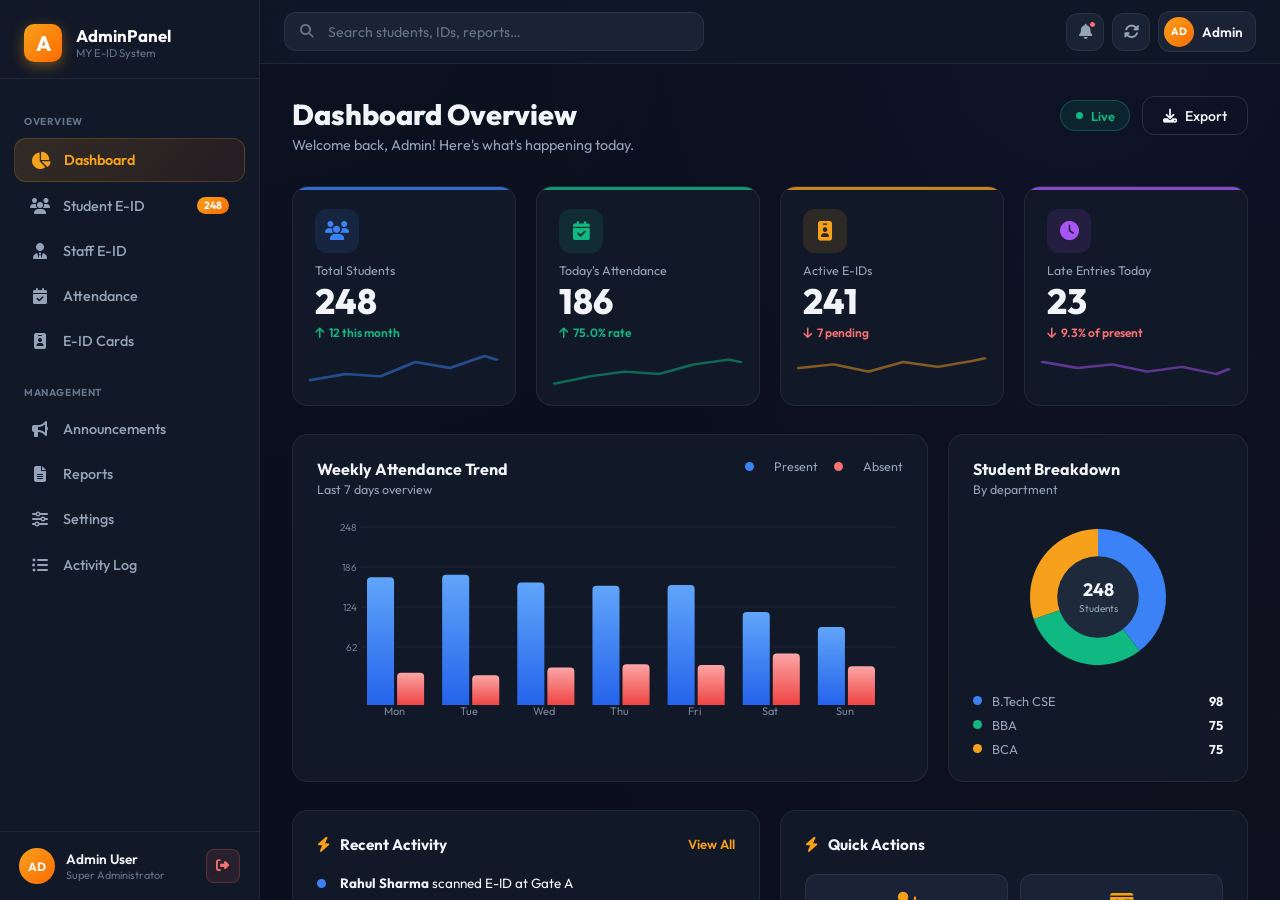
==== commit a33672b2: "Add files via upload" ====
--- a/admin.html
+++ b/admin.html
@@ -30,8 +30,12 @@
         </button>
         <button class="nav-item" onclick="switchPage('students', this)" id="nav-students">
             <i class="fas fa-users"></i>
-            <span>Students</span>
+            <span>Student E-ID</span>
             <span class="nav-badge">248</span>
+        </button>
+        <button class="nav-item" onclick="switchPage('staff', this)" id="nav-staff">
+            <i class="fas fa-user-tie"></i>
+            <span>Staff E-ID</span>
         </button>
         <button class="nav-item" onclick="switchPage('attendance', this)" id="nav-attendance">
             <i class="fas fa-calendar-check"></i>
@@ -55,6 +59,10 @@
             <i class="fas fa-sliders-h"></i>
             <span>Settings</span>
         </button>
+        <button class="nav-item" onclick="switchPage('activity', this)" id="nav-activity">
+            <i class="fas fa-list-ul"></i>
+            <span>Activity Log</span>
+        </button>
     </nav>
 
     <div class="sidebar-footer">
@@ -241,7 +249,7 @@
             <div class="activity-card">
                 <div class="card-title">
                     <h3><i class="fas fa-bolt"></i> Recent Activity</h3>
-                    <button class="text-btn">View All</button>
+                    <button class="text-btn" onclick="switchPage('activity', document.getElementById('nav-activity'))">View All</button>
                 </div>
                 <ul class="activity-list">
                     <li>
@@ -314,7 +322,7 @@
     <main class="page" id="page-students">
         <div class="page-header">
             <div>
-                <h1>Student Management</h1>
+                <h1>Student E-ID Management</h1>
                 <p>View, add, and manage all enrolled students</p>
             </div>
             <div class="page-header-actions">
@@ -369,6 +377,56 @@
         </div>
     </main>
 
+    <!-- ============ PAGE: STAFF ============ -->
+    <main class="page" id="page-staff">
+        <div class="page-header">
+            <div>
+                <h1>Staff E-ID Management</h1>
+                <p>View, add, and manage all staff members</p>
+            </div>
+            <div class="page-header-actions">
+                <button class="btn-outline"><i class="fas fa-file-import"></i> Import CSV</button>
+                <button class="btn-primary" onclick="openModal('addStaffModal')"><i class="fas fa-plus"></i> Add Staff</button>
+            </div>
+        </div>
+
+        <div class="filter-bar">
+            <div class="search-box">
+                <i class="fas fa-search"></i>
+                <input type="text" placeholder="Search by name, employee ID…" id="staffSearch" oninput="filterStaff()">
+            </div>
+            <select class="filter-select" id="staffDeptFilter" onchange="filterStaff()">
+                <option value="">All Departments</option>
+                <option value="Computer Science">Computer Science</option>
+                <option value="Management">Management</option>
+                <option value="Administration">Administration</option>
+            </select>
+        </div>
+
+        <div class="table-card">
+            <table class="data-table" id="staffTable">
+                <thead>
+                    <tr>
+                        <th>Staff Member</th>
+                        <th>Employee ID</th>
+                        <th>Department</th>
+                        <th>Designation</th>
+                        <th>Status</th>
+                        <th>Actions</th>
+                    </tr>
+                </thead>
+                <tbody id="staffTbody"></tbody>
+            </table>
+            <div class="table-footer">
+                <p id="staffCount">Showing 0 of 0 staff</p>
+                <div class="pagination">
+                    <button class="page-btn active">1</button>
+                    <button class="page-btn"><i class="fas fa-chevron-right"></i></button>
+                </div>
+            </div>
+        </div>
+    </main>
+
     <!-- ============ PAGE: ATTENDANCE ============ -->
     <main class="page" id="page-attendance">
         <div class="page-header">
@@ -569,6 +627,75 @@
         </div>
     </main>
 
+    <!-- ============ PAGE: ACTIVITY ============ -->
+    <main class="page" id="page-activity">
+        <div class="page-header">
+            <div>
+                <h1>Activity Log</h1>
+                <p>Complete history of system and student activity</p>
+            </div>
+            <div class="page-header-actions">
+                <button class="btn-outline"><i class="fas fa-filter"></i> Filter</button>
+                <button class="btn-outline"><i class="fas fa-download"></i> Export Log</button>
+            </div>
+        </div>
+        
+        <div class="table-card">
+            <ul class="activity-list" style="padding: 1.5rem;" id="fullActivityList">
+                <!-- Activities will be rendered here via JS, or hardcoded for now like the dashboard -->
+                <li>
+                    <div class="act-dot blue"></div>
+                    <div class="act-body">
+                        <p><strong>Rahul Sharma</strong> scanned E-ID at Gate A</p>
+                        <span>Today 08:45 AM — CS-2023-045</span>
+                    </div>
+                </li>
+                <li>
+                    <div class="act-dot green"></div>
+                    <div class="act-body">
+                        <p><strong>Priya Mehta</strong> registered successfully</p>
+                        <span>Today 08:32 AM — New Enrollment</span>
+                    </div>
+                </li>
+                <li>
+                    <div class="act-dot orange"></div>
+                    <div class="act-body">
+                        <p><strong>Arjun Kapoor</strong> marked as Late</p>
+                        <span>Today 09:15 AM — ME-2022-112</span>
+                    </div>
+                </li>
+                <li>
+                    <div class="act-dot purple"></div>
+                    <div class="act-body">
+                        <p><strong>E-ID</strong> issued to 3 new students</p>
+                        <span>Yesterday 14:20 PM — Batch 2026</span>
+                    </div>
+                </li>
+                <li>
+                    <div class="act-dot red"></div>
+                    <div class="act-body">
+                        <p><strong>System</strong> backup completed</p>
+                        <span>Yesterday 11:00 PM</span>
+                    </div>
+                </li>
+                <li>
+                    <div class="act-dot blue"></div>
+                    <div class="act-body">
+                        <p><strong>Sneha Verma</strong> scanned E-ID at Gate C</p>
+                        <span>Yesterday 08:50 AM — BBA-2023-022</span>
+                    </div>
+                </li>
+                <li>
+                    <div class="act-dot green"></div>
+                    <div class="act-body">
+                        <p><strong>Admin</strong> changed attendance rules</p>
+                        <span>2 days ago 10:15 AM — Settings Update</span>
+                    </div>
+                </li>
+            </ul>
+        </div>
+    </main>
+
 </div>
 
 <!-- ===================== MODALS ===================== -->
@@ -584,14 +711,25 @@
                 <div class="form-group"><label>Last Name</label><input type="text" placeholder="e.g. Sharma" required></div>
             </div>
             <div class="form-row">
-                <div class="form-group"><label>Course</label><select required><option value="">Select…</option><option>B.Tech CSE</option><option>BBA</option><option>BCA</option></select></div>
-                <div class="form-group"><label>Batch Year</label><input type="number" placeholder="e.g. 2026" min="2000" max="2030" required></div>
+                <div class="form-group"><label>Course</label><select required><option value="">Select…</option><option>B.Tech Computer Science</option><option>B.Tech CSE</option><option>BBA</option><option>BCA</option></select></div>
+                <div class="form-group"><label>Batch</label><input type="text" placeholder="e.g. 2023 - 2027" required></div>
             </div>
             <div class="form-row">
-                <div class="form-group"><label>Admission No</label><input type="text" placeholder="e.g. SP-26-0001" required></div>
+                <div class="form-group"><label>Roll No</label><input type="text" placeholder="e.g. CS-2023-045" required></div>
+                <div class="form-group"><label>Admission No</label><input type="text" placeholder="e.g. SP-23-4589" required></div>
+            </div>
+            <div class="form-row">
+                <div class="form-group"><label>Student ID (Login)</label><input type="text" placeholder="e.g. SID-102938" required></div>
+                <div class="form-group"><label>Password</label><input type="password" placeholder="Create Password" required></div>
+            </div>
+            <div class="form-row">
                 <div class="form-group"><label>Email</label><input type="email" placeholder="student@shikshapeeth.edu.in" required></div>
-            </div>
-            <div class="form-group"><label>Phone Number</label><input type="tel" placeholder="+91 XXXXX XXXXX" required></div>
+                <div class="form-group"><label>Phone Number</label><input type="tel" placeholder="+91 XXXXX XXXXX" required></div>
+            </div>
+            <div class="form-group">
+                <label>Student Photo</label>
+                <input type="file" accept="image/*" style="width: 100%; padding: 0.5rem; border: 1px solid #e2e8f0; border-radius: 8px; background: #f8fafc;" required>
+            </div>
             <div class="modal-actions">
                 <button type="button" class="btn-outline" onclick="closeModal('addStudentModal')">Cancel</button>
                 <button type="submit" class="btn-primary"><i class="fas fa-user-plus"></i> Add Student</button>
@@ -639,6 +777,278 @@
                 <button type="submit" class="btn-primary"><i class="fas fa-paper-plane"></i> Publish</button>
             </div>
         </form>
+    </div>
+</div>
+
+<div class="modal-overlay" id="viewStudentModal" onclick="closeModalOnOverlay(event, 'viewStudentModal')">
+    <div class="modal" style="background: transparent; box-shadow: none; padding: 0;">
+        <div class="id-card-wrapper" style="margin: 0;">
+            <div class="card-container" style="position: relative;">
+                <button class="modal-close" onclick="closeModal('viewStudentModal')" style="position: absolute; top: -10px; right: -10px; z-index: 10; background: #fff; box-shadow: 0 2px 8px rgba(0,0,0,0.2);"><i class="fas fa-times"></i></button>
+                
+                <div class="id-card">
+                    <div class="card-top-accent"></div>
+                    <header class="card-header">
+                        <div class="logo-container">
+                            <img src="logo.png" alt="College Logo">
+                        </div>
+                        <div class="college-info">
+                            <h1>Shikshapeeth</h1>
+                            <h2>College of Management And Technology</h2>
+                        </div>
+                    </header>
+                    
+                    <main class="card-body">
+                        <div class="photo-section">
+                            <div class="photo-wrapper">
+                                <img src="student.png" alt="Student Photo" id="vs-photo" class="student-photo" onerror="this.src='https://ui-avatars.com/api/?name=Student&background=2563eb&color=fff&size=120'">
+                            </div>
+                            <div class="student-name-box">
+                                <h3 class="student-name" id="vs-name">Student Name</h3>
+                                <p class="student-course" id="vs-dept">Course Name</p>
+                            </div>
+                        </div>
+                        
+                        <div class="details-section">
+                            <div class="detail-row">
+                                <div class="detail-group">
+                                    <span class="detail-label">Roll No</span>
+                                    <span class="detail-value" id="vs-roll">----</span>
+                                </div>
+                                <div class="detail-group text-right">
+                                    <span class="detail-label">Batch</span>
+                                    <span class="detail-value" id="vs-batch">----</span>
+                                </div>
+                            </div>
+                            <div class="detail-row">
+                                <div class="detail-group">
+                                    <span class="detail-label">Status</span>
+                                    <span class="detail-value" id="vs-status">----</span>
+                                </div>
+                                <div class="detail-group text-right">
+                                    <span class="detail-label">Attendance</span>
+                                    <span class="detail-value" id="vs-att">----</span>
+                                </div>
+                            </div>
+                        </div>
+                    </main>
+                    
+                    <footer class="card-footer">
+                        <div class="qr-code-wrapper">
+                            <img src="" id="vs-qr" alt="Student QR Code" class="qr-code">
+                        </div>
+                        <div class="footer-info">
+                            <p class="managed-by">Managed By GRD Educational Trust</p>
+                            <div class="contact-info">
+                                <p>16, Bindra Market, New Delhi</p>
+                                <p>www.shikshapeeth.edu.in</p>
+                            </div>
+                        </div>
+                    </footer>
+                </div>
+            </div>
+        </div>
+    </div>
+</div>
+
+<div class="modal-overlay" id="editStudentModal" onclick="closeModalOnOverlay(event, 'editStudentModal')">
+    <div class="modal">
+        <div class="modal-header">
+            <h2><i class="fas fa-pen"></i> Edit Student</h2>
+            <button class="modal-close" onclick="closeModal('editStudentModal')"><i class="fas fa-times"></i></button>
+        </div>
+        <form class="modal-form" id="editStudentForm" onsubmit="submitEditStudent(event)">
+            <input type="hidden" id="edit-roll">
+            <div class="form-group"><label>Full Name</label><input type="text" id="edit-name" required></div>
+            <div class="form-row">
+                <div class="form-group"><label>Department</label>
+                    <select id="edit-dept" required>
+                        <option value="B.Tech CSE">B.Tech CSE</option><option value="BBA">BBA</option><option value="BCA">BCA</option>
+                    </select>
+                </div>
+                <div class="form-group"><label>Batch</label><input type="text" id="edit-batch" required></div>
+            </div>
+            <div class="form-row">
+                <div class="form-group"><label>Attendance %</label><input type="number" id="edit-att" min="0" max="100" required></div>
+                <div class="form-group"><label>Status</label>
+                    <select id="edit-status" required>
+                        <option value="Active">Active</option><option value="Warning">Warning</option><option value="Suspended">Suspended</option>
+                    </select>
+                </div>
+            </div>
+            <div class="modal-actions">
+                <button type="button" class="btn-outline" onclick="closeModal('editStudentModal')">Cancel</button>
+                <button type="submit" class="btn-primary"><i class="fas fa-save"></i> Save Changes</button>
+            </div>
+        </form>
+    </div>
+</div>
+
+<div class="modal-overlay" id="deleteStudentModal" onclick="closeModalOnOverlay(event, 'deleteStudentModal')">
+    <div class="modal" style="max-width: 400px; text-align: center;">
+        <div class="modal-body" style="padding: 2rem;">
+            <div style="font-size: 3rem; color: #ef4444; margin-bottom: 1rem;"><i class="fas fa-exclamation-triangle"></i></div>
+            <h2 style="margin-bottom: 0.5rem;">Delete Student?</h2>
+            <p style="color: #64748b; margin-bottom: 1.5rem;">Are you sure you want to delete <strong id="ds-name"></strong>? This action cannot be undone.</p>
+            <input type="hidden" id="ds-roll">
+            <div class="modal-actions" style="justify-content: center; gap: 1rem;">
+                <button type="button" class="btn-outline" onclick="closeModal('deleteStudentModal')">Cancel</button>
+                <button type="button" class="btn-primary" style="background: #ef4444; border-color: #ef4444;" onclick="submitDeleteStudent()"><i class="fas fa-trash"></i> Delete</button>
+            </div>
+        </div>
+    </div>
+</div>
+
+<div class="modal-overlay" id="addStaffModal" onclick="closeModalOnOverlay(event, 'addStaffModal')">
+    <div class="modal">
+        <div class="modal-header">
+            <h2><i class="fas fa-user-tie"></i> Add New Staff</h2>
+            <button class="modal-close" onclick="closeModal('addStaffModal')"><i class="fas fa-times"></i></button>
+        </div>
+        <form class="modal-form" onsubmit="submitAddStaff(event)">
+            <div class="form-row">
+                <div class="form-group"><label>First Name</label><input type="text" placeholder="e.g. Ramesh" required></div>
+                <div class="form-group"><label>Last Name</label><input type="text" placeholder="e.g. Kumar" required></div>
+            </div>
+            <div class="form-row">
+                <div class="form-group"><label>Department</label><select required><option value="">Select…</option><option>Computer Science</option><option>Management</option><option>Administration</option></select></div>
+                <div class="form-group"><label>Designation</label><input type="text" placeholder="e.g. Assistant Professor" required></div>
+            </div>
+            <div class="form-row">
+                <div class="form-group"><label>Employee ID</label><input type="text" placeholder="e.g. EMP-1029" required></div>
+                <div class="form-group"><label>Password</label><input type="password" placeholder="Create Password" required></div>
+            </div>
+            <div class="form-row">
+                <div class="form-group"><label>Email</label><input type="email" placeholder="staff@shikshapeeth.edu.in" required></div>
+                <div class="form-group"><label>Phone Number</label><input type="tel" placeholder="+91 XXXXX XXXXX" required></div>
+            </div>
+            <div class="form-group">
+                <label>Staff Photo</label>
+                <input type="file" accept="image/*" style="width: 100%; padding: 0.5rem; border: 1px solid #e2e8f0; border-radius: 8px; background: #f8fafc;" required>
+            </div>
+            <div class="modal-actions">
+                <button type="button" class="btn-outline" onclick="closeModal('addStaffModal')">Cancel</button>
+                <button type="submit" class="btn-primary"><i class="fas fa-user-plus"></i> Add Staff</button>
+            </div>
+        </form>
+    </div>
+</div>
+
+<div class="modal-overlay" id="viewStaffModal" onclick="closeModalOnOverlay(event, 'viewStaffModal')">
+    <div class="modal" style="background: transparent; box-shadow: none; padding: 0;">
+        <div class="id-card-wrapper" style="margin: 0;">
+            <div class="card-container" style="position: relative;">
+                <button class="modal-close" onclick="closeModal('viewStaffModal')" style="position: absolute; top: -10px; right: -10px; z-index: 10; background: #fff; box-shadow: 0 2px 8px rgba(0,0,0,0.2);"><i class="fas fa-times"></i></button>
+                
+                <div class="id-card">
+                    <div class="card-top-accent" style="background: linear-gradient(135deg, #3b82f6, #8b5cf6);"></div>
+                    <header class="card-header">
+                        <div class="logo-container">
+                            <img src="logo.png" alt="College Logo">
+                        </div>
+                        <div class="college-info">
+                            <h1>Shikshapeeth</h1>
+                            <h2>College of Management And Technology</h2>
+                        </div>
+                    </header>
+                    
+                    <main class="card-body">
+                        <div class="photo-section">
+                            <div class="photo-wrapper" style="background: linear-gradient(135deg, #e2e8f0, #cbd5e1);">
+                                <img src="student.png" alt="Staff Photo" id="vst-photo" class="student-photo" onerror="this.src='https://ui-avatars.com/api/?name=Staff&background=3b82f6&color=fff&size=120'">
+                            </div>
+                            <div class="student-name-box">
+                                <h3 class="student-name" id="vst-name">Staff Name</h3>
+                                <p class="student-course" id="vst-desig" style="background: rgba(139,92,246,0.1); color: #8b5cf6;">Designation</p>
+                            </div>
+                        </div>
+                        
+                        <div class="details-section">
+                            <div class="detail-row">
+                                <div class="detail-group">
+                                    <span class="detail-label">Employee ID</span>
+                                    <span class="detail-value" id="vst-empId">----</span>
+                                </div>
+                                <div class="detail-group text-right">
+                                    <span class="detail-label">Department</span>
+                                    <span class="detail-value" id="vst-dept">----</span>
+                                </div>
+                            </div>
+                            <div class="detail-row">
+                                <div class="detail-group">
+                                    <span class="detail-label">Status</span>
+                                    <span class="detail-value" id="vst-status">----</span>
+                                </div>
+                                <div class="detail-group text-right">
+                                    <!-- Intentionally left blank to replace Joining Date -->
+                                </div>
+                            </div>
+                        </div>
+                    </main>
+                    
+                    <footer class="card-footer">
+                        <div class="qr-code-wrapper">
+                            <img src="" id="vst-qr" alt="Staff QR Code" class="qr-code">
+                        </div>
+                        <div class="footer-info">
+                            <p class="managed-by">Managed By GRD Educational Trust</p>
+                            <div class="contact-info">
+                                <p>Staff ID Card</p>
+                                <p>Valid for campus access</p>
+                            </div>
+                        </div>
+                    </footer>
+                </div>
+            </div>
+        </div>
+    </div>
+</div>
+
+<div class="modal-overlay" id="editStaffModal" onclick="closeModalOnOverlay(event, 'editStaffModal')">
+    <div class="modal">
+        <div class="modal-header">
+            <h2><i class="fas fa-pen"></i> Edit Staff</h2>
+            <button class="modal-close" onclick="closeModal('editStaffModal')"><i class="fas fa-times"></i></button>
+        </div>
+        <form class="modal-form" id="editStaffForm" onsubmit="submitEditStaff(event)">
+            <input type="hidden" id="edit-st-empId">
+            <div class="form-group"><label>Full Name</label><input type="text" id="edit-st-name" required></div>
+            <div class="form-row">
+                <div class="form-group"><label>Department</label>
+                    <select id="edit-st-dept" required>
+                        <option value="Computer Science">Computer Science</option><option value="Management">Management</option><option value="Administration">Administration</option>
+                    </select>
+                </div>
+                <div class="form-group"><label>Designation</label><input type="text" id="edit-st-desig" required></div>
+            </div>
+            <div class="form-row">
+                <div class="form-group"><label>Password</label><input type="text" id="edit-st-pass" required></div>
+                <div class="form-group"><label>Status</label>
+                    <select id="edit-st-status" required>
+                        <option value="Active">Active</option><option value="Inactive">Inactive</option><option value="On Leave">On Leave</option>
+                    </select>
+                </div>
+            </div>
+            <div class="modal-actions">
+                <button type="button" class="btn-outline" onclick="closeModal('editStaffModal')">Cancel</button>
+                <button type="submit" class="btn-primary"><i class="fas fa-save"></i> Save Changes</button>
+            </div>
+        </form>
+    </div>
+</div>
+
+<div class="modal-overlay" id="deleteStaffModal" onclick="closeModalOnOverlay(event, 'deleteStaffModal')">
+    <div class="modal" style="max-width: 400px; text-align: center;">
+        <div class="modal-body" style="padding: 2rem;">
+            <div style="font-size: 3rem; color: #ef4444; margin-bottom: 1rem;"><i class="fas fa-exclamation-triangle"></i></div>
+            <h2 style="margin-bottom: 0.5rem;">Delete Staff?</h2>
+            <p style="color: #64748b; margin-bottom: 1.5rem;">Are you sure you want to delete <strong id="dst-name"></strong>? This action cannot be undone.</p>
+            <input type="hidden" id="dst-empId">
+            <div class="modal-actions" style="justify-content: center; gap: 1rem;">
+                <button type="button" class="btn-outline" onclick="closeModal('deleteStaffModal')">Cancel</button>
+                <button type="button" class="btn-primary" style="background: #ef4444; border-color: #ef4444;" onclick="submitDeleteStaff()"><i class="fas fa-trash"></i> Delete</button>
+            </div>
+        </div>
     </div>
 </div>
 
@@ -659,6 +1069,12 @@
     { name:'Tanya Iyer',    roll:'BCA-2024-019', dept:'BCA',    batch:'2024', att:85, status:'Active'    },
 ];
 
+const staff = [
+    { name:'Dr. Amit Verma', empId:'EMP-1001', dept:'Computer Science', desig:'Professor', doj:'2015-08-01', status:'Active' },
+    { name:'Sonia Bajaj',    empId:'EMP-1005', dept:'Management',       desig:'Asst. Professor', doj:'2018-07-15', status:'Active' },
+    { name:'Rajeev Shukla',  empId:'EMP-2003', dept:'Administration',   desig:'Registrar', doj:'2010-04-10', status:'Active' },
+];
+
 const attendanceLogs = [
     { name:'Rahul Sharma',  roll:'BT-2023-045',  time:'08:45 AM', gate:'Gate A', status:'On-Time' },
     { name:'Priya Mehta',   roll:'BT-2024-001',  time:'08:32 AM', gate:'Gate B', status:'On-Time' },
@@ -713,7 +1129,63 @@
     setTimeout(() => t.classList.remove('show'), 3000);
 }
 
-function submitAddStudent(e)   { e.preventDefault(); closeModal('addStudentModal'); showToast('Student added successfully!'); }
+function submitAddStudent(e) {
+    e.preventDefault();
+    
+    // Read form values
+    const form = e.target;
+    const inputs = form.querySelectorAll('input, select');
+    const fileInput = form.querySelector('input[type="file"]');
+    
+    const saveStudent = (photoDataUrl) => {
+        const student = {
+            firstName: inputs[0].value,
+            lastName: inputs[1].value,
+            name: inputs[0].value + ' ' + inputs[1].value,
+            course: inputs[2].value,
+            batch: inputs[3].value,
+            roll: inputs[4].value,
+            admission: inputs[5].value,
+            studentId: inputs[6].value,
+            password: inputs[7].value,
+            email: inputs[8].value,
+            phone: inputs[9].value,
+            photo: photoDataUrl,
+            att: 0, // Default attendance
+            status: 'Active'
+        };
+
+        // Save to localStorage
+        let storedStudents = JSON.parse(localStorage.getItem('registeredStudents') || '[]');
+        storedStudents.push(student);
+        localStorage.setItem('registeredStudents', JSON.stringify(storedStudents));
+
+        students.push({
+            name: student.name,
+            roll: student.roll,
+            dept: student.course,
+            batch: student.batch,
+            att: student.att,
+            status: student.status
+        });
+        filterStudents();
+
+        closeModal('addStudentModal');
+        showToast('Student added successfully!');
+        form.reset();
+    };
+
+    if (fileInput && fileInput.files && fileInput.files[0]) {
+        const reader = new FileReader();
+        reader.onload = function(evt) {
+            saveStudent(evt.target.result);
+        };
+        reader.readAsDataURL(fileInput.files[0]);
+    } else {
+        saveStudent(null);
+    }
+}
+
 function submitIssueId(e)      { e.preventDefault(); closeModal('issueIdModal');    showToast('E-ID issued successfully!'); }
 function submitAnnouncement(e) { e.preventDefault(); closeModal('announceModal');   showToast('Announcement published!'); }
 
@@ -738,14 +1210,112 @@
             <td><span class="status-pill ${s.status.toLowerCase()}">${s.status}</span></td>
             <td>
                 <div class="action-btns">
-                    <button class="action-icon" title="View"   onclick="showToast('Viewing ${s.name}')"><i class="fas fa-eye"></i></button>
-                    <button class="action-icon" title="Edit"   onclick="showToast('Editing ${s.name}')"><i class="fas fa-pen"></i></button>
-                    <button class="action-icon danger" title="Delete" onclick="showToast('Deleted ${s.name}')"><i class="fas fa-trash"></i></button>
+                    <button class="action-icon" title="View"   onclick="viewStudent('${s.roll}')"><i class="fas fa-eye"></i></button>
+                    <button class="action-icon" title="Edit"   onclick="editStudent('${s.roll}')"><i class="fas fa-pen"></i></button>
+                    <button class="action-icon danger" title="Delete" onclick="deleteStudent('${s.roll}')"><i class="fas fa-trash"></i></button>
                 </div>
             </td>
         </tr>`).join('');
-    document.getElementById('studentCount').textContent = `Showing ${data.length} of 248 students`;
-}
+    document.getElementById('studentCount').textContent = `Showing ${data.length} of ${students.length} students`;
+}
+
+function viewStudent(roll) {
+    const student = students.find(s => s.roll === roll);
+    if(student) {
+        const photoEl = document.getElementById('vs-photo');
+        const fallbackSrc = `https://ui-avatars.com/api/?name=${encodeURIComponent(student.name)}&background=2563eb&color=fff&size=120`;
+        photoEl.onerror = function() { this.src = fallbackSrc; };
+        photoEl.src = student.photo || fallbackSrc;
+        
+        document.getElementById('vs-name').textContent = student.name;
+        document.getElementById('vs-dept').textContent = student.dept;
+        document.getElementById('vs-roll').textContent = student.roll;
+        document.getElementById('vs-batch').textContent = student.batch;
+        document.getElementById('vs-status').innerHTML = `<span class="status-pill ${student.status.toLowerCase()}" style="font-size: 0.7rem; padding: 2px 8px;">${student.status}</span>`;
+        document.getElementById('vs-att').textContent = student.att + '%';
+        
+        const qrData = `Name:${student.name},Roll:${student.roll},Dept:${student.dept}`;
+        document.getElementById('vs-qr').src = `https://api.qrserver.com/v1/create-qr-code/?size=120x120&data=${encodeURIComponent(qrData)}`;
+        
+        openModal('viewStudentModal');
+    }
+}
+
+function editStudent(roll) {
+    const student = students.find(s => s.roll === roll);
+    if(student) {
+        document.getElementById('edit-roll').value = student.roll;
+        document.getElementById('edit-name').value = student.name;
+        
+        const deptSelect = document.getElementById('edit-dept');
+        for(let i=0; i<deptSelect.options.length; i++) {
+            if(deptSelect.options[i].value === student.dept) { deptSelect.selectedIndex = i; break; }
+        }
+
+        document.getElementById('edit-batch').value = student.batch;
+        document.getElementById('edit-att').value = student.att;
+
+        const statusSelect = document.getElementById('edit-status');
+        for(let i=0; i<statusSelect.options.length; i++) {
+            if(statusSelect.options[i].value === student.status) { statusSelect.selectedIndex = i; break; }
+        }
+        
+        openModal('editStudentModal');
+    }
+}
+
+function submitEditStudent(e) {
+    e.preventDefault();
+    const roll = document.getElementById('edit-roll').value;
+    const student = students.find(s => s.roll === roll);
+    if(student) {
+        student.name = document.getElementById('edit-name').value;
+        student.dept = document.getElementById('edit-dept').value;
+        student.batch = document.getElementById('edit-batch').value;
+        student.att = document.getElementById('edit-att').value;
+        student.status = document.getElementById('edit-status').value;
+
+        let storedStudents = JSON.parse(localStorage.getItem('registeredStudents') || '[]');
+        let storedIndex = storedStudents.findIndex(s => s.roll === roll);
+        if(storedIndex > -1) {
+            storedStudents[storedIndex].name = student.name;
+            storedStudents[storedIndex].course = student.dept;
+            storedStudents[storedIndex].batch = student.batch;
+            storedStudents[storedIndex].att = student.att;
+            storedStudents[storedIndex].status = student.status;
+            localStorage.setItem('registeredStudents', JSON.stringify(storedStudents));
+        }
+
+        filterStudents();
+        closeModal('editStudentModal');
+        showToast('Student updated successfully!');
+    }
+}
+
+function deleteStudent(roll) {
+    const student = students.find(s => s.roll === roll);
+    if(student) {
+        document.getElementById('ds-name').textContent = student.name;
+        document.getElementById('ds-roll').value = student.roll;
+        openModal('deleteStudentModal');
+    }
+}
+
+function submitDeleteStudent() {
+    const roll = document.getElementById('ds-roll').value;
+    const index = students.findIndex(s => s.roll === roll);
+    if(index > -1) {
+        students.splice(index, 1);
+        let storedStudents = JSON.parse(localStorage.getItem('registeredStudents') || '[]');
+        storedStudents = storedStudents.filter(s => s.roll !== roll);
+        localStorage.setItem('registeredStudents', JSON.stringify(storedStudents));
+        
+        filterStudents();
+        closeModal('deleteStudentModal');
+        showToast('Student deleted successfully!');
+    }
+}
+
 
 function filterStudents() {
     const q    = document.getElementById('studentSearch').value.toLowerCase();
@@ -755,6 +1325,172 @@
         (s.name.toLowerCase().includes(q) || s.roll.toLowerCase().includes(q)) &&
         (!dept || s.dept === dept) && (!bat || s.batch === bat)
     ));
+}
+
+function submitAddStaff(e) {
+    e.preventDefault();
+    const form = e.target;
+    const inputs = form.querySelectorAll('input, select');
+    const fileInput = form.querySelector('input[type="file"]');
+    
+    const saveStaff = (photoDataUrl) => {
+        const newStaff = {
+            name: inputs[0].value + ' ' + inputs[1].value,
+            dept: inputs[2].value,
+            desig: inputs[3].value,
+            empId: inputs[4].value,
+            password: inputs[5].value,
+            email: inputs[6].value,
+            phone: inputs[7].value,
+            photo: photoDataUrl,
+            status: 'Active'
+        };
+
+        let storedStaff = JSON.parse(localStorage.getItem('registeredStaff') || '[]');
+        storedStaff.push(newStaff);
+        localStorage.setItem('registeredStaff', JSON.stringify(storedStaff));
+
+        staff.push({
+            name: newStaff.name,
+            empId: newStaff.empId,
+            dept: newStaff.dept,
+            desig: newStaff.desig,
+            password: newStaff.password,
+            status: newStaff.status,
+            photo: newStaff.photo
+        });
+        filterStaff();
+        closeModal('addStaffModal');
+        showToast('Staff added successfully!');
+        form.reset();
+    };
+
+    if (fileInput && fileInput.files && fileInput.files[0]) {
+        const reader = new FileReader();
+        reader.onload = function(evt) { saveStaff(evt.target.result); };
+        reader.readAsDataURL(fileInput.files[0]);
+    } else {
+        saveStaff(null);
+    }
+}
+
+function renderStaff(data) {
+    document.getElementById('staffTbody').innerHTML = data.map(s => `
+        <tr>
+            <td>
+                <div class="student-cell">
+                    <div class="s-avatar">${s.name.split(' ').map(n=>n[0]).join('')}</div>
+                    <div><p class="s-name">${s.name}</p></div>
+                </div>
+            </td>
+            <td><code>${s.empId}</code></td>
+            <td>${s.dept}</td>
+            <td>${s.desig}</td>
+            <td><span class="status-pill ${s.status.toLowerCase().replace(' ', '-')}">${s.status}</span></td>
+            <td>
+                <div class="action-btns">
+                    <button class="action-icon" title="View"   onclick="viewStaff('${s.empId}')"><i class="fas fa-eye"></i></button>
+                    <button class="action-icon" title="Edit"   onclick="editStaff('${s.empId}')"><i class="fas fa-pen"></i></button>
+                    <button class="action-icon danger" title="Delete" onclick="deleteStaff('${s.empId}')"><i class="fas fa-trash"></i></button>
+                </div>
+            </td>
+        </tr>`).join('');
+    document.getElementById('staffCount').textContent = `Showing ${data.length} of ${staff.length} staff`;
+}
+
+function filterStaff() {
+    const q    = document.getElementById('staffSearch').value.toLowerCase();
+    const dept = document.getElementById('staffDeptFilter').value;
+    renderStaff(staff.filter(s =>
+        (s.name.toLowerCase().includes(q) || s.empId.toLowerCase().includes(q)) &&
+        (!dept || s.dept === dept)
+    ));
+}
+
+function viewStaff(empId) {
+    const s = staff.find(x => x.empId === empId);
+    if(s) {
+        const photoEl = document.getElementById('vst-photo');
+        const fallbackSrc = `https://ui-avatars.com/api/?name=${encodeURIComponent(s.name)}&background=3b82f6&color=fff&size=120`;
+        photoEl.onerror = function() { this.src = fallbackSrc; };
+        photoEl.src = s.photo || fallbackSrc;
+        
+        document.getElementById('vst-name').textContent = s.name;
+        document.getElementById('vst-desig').textContent = s.desig;
+        document.getElementById('vst-empId').textContent = s.empId;
+        document.getElementById('vst-dept').textContent = s.dept;
+        document.getElementById('vst-status').innerHTML = `<span class="status-pill ${s.status.toLowerCase().replace(' ', '-')}" style="font-size: 0.7rem; padding: 2px 8px;">${s.status}</span>`;
+        
+        const qrData = `Name:${s.name},ID:${s.empId},Dept:${s.dept}`;
+        document.getElementById('vst-qr').src = `https://api.qrserver.com/v1/create-qr-code/?size=120x120&data=${encodeURIComponent(qrData)}`;
+        
+        openModal('viewStaffModal');
+    }
+}
+
+function editStaff(empId) {
+    const s = staff.find(x => x.empId === empId);
+    if(s) {
+        document.getElementById('edit-st-empId').value = s.empId;
+        document.getElementById('edit-st-name').value = s.name;
+        document.getElementById('edit-st-dept').value = s.dept;
+        document.getElementById('edit-st-desig').value = s.desig;
+        document.getElementById('edit-st-pass').value = s.password || '';
+        document.getElementById('edit-st-status').value = s.status;
+        openModal('editStaffModal');
+    }
+}
+
+function submitEditStaff(e) {
+    e.preventDefault();
+    const empId = document.getElementById('edit-st-empId').value;
+    const s = staff.find(x => x.empId === empId);
+    if(s) {
+        s.name = document.getElementById('edit-st-name').value;
+        s.dept = document.getElementById('edit-st-dept').value;
+        s.desig = document.getElementById('edit-st-desig').value;
+        s.password = document.getElementById('edit-st-pass').value;
+        s.status = document.getElementById('edit-st-status').value;
+
+        let storedStaff = JSON.parse(localStorage.getItem('registeredStaff') || '[]');
+        let storedIndex = storedStaff.findIndex(x => x.empId === empId);
+        if(storedIndex > -1) {
+            storedStaff[storedIndex].name = s.name;
+            storedStaff[storedIndex].dept = s.dept;
+            storedStaff[storedIndex].desig = s.desig;
+            storedStaff[storedIndex].password = s.password;
+            storedStaff[storedIndex].status = s.status;
+            localStorage.setItem('registeredStaff', JSON.stringify(storedStaff));
+        }
+
+        filterStaff();
+        closeModal('editStaffModal');
+        showToast('Staff updated successfully!');
+    }
+}
+
+function deleteStaff(empId) {
+    const s = staff.find(x => x.empId === empId);
+    if(s) {
+        document.getElementById('dst-name').textContent = s.name;
+        document.getElementById('dst-empId').value = s.empId;
+        openModal('deleteStaffModal');
+    }
+}
+
+function submitDeleteStaff() {
+    const empId = document.getElementById('dst-empId').value;
+    const index = staff.findIndex(x => x.empId === empId);
+    if(index > -1) {
+        staff.splice(index, 1);
+        let storedStaff = JSON.parse(localStorage.getItem('registeredStaff') || '[]');
+        storedStaff = storedStaff.filter(x => x.empId !== empId);
+        localStorage.setItem('registeredStaff', JSON.stringify(storedStaff));
+        
+        filterStaff();
+        closeModal('deleteStaffModal');
+        showToast('Staff deleted successfully!');
+    }
 }
 
 function renderAttendance() {
@@ -950,7 +1686,38 @@
 });
 
 window.addEventListener('DOMContentLoaded', () => {
+    let storedStudents = JSON.parse(localStorage.getItem('registeredStudents') || '[]');
+    storedStudents.forEach(s => {
+        if(!students.find(existing => existing.roll === s.roll)) {
+            students.push({
+                name: s.name,
+                roll: s.roll,
+                dept: s.course || 'Unknown',
+                batch: s.batch,
+                att: s.att || 0,
+                status: s.status || 'Active',
+                photo: s.photo
+            });
+        }
+    });
+
+    let storedStaff = JSON.parse(localStorage.getItem('registeredStaff') || '[]');
+    storedStaff.forEach(s => {
+        if(!staff.find(existing => existing.empId === s.empId)) {
+            staff.push({
+                name: s.name,
+                empId: s.empId,
+                dept: s.dept,
+                desig: s.desig,
+                password: s.password || 'password123',
+                status: s.status || 'Active',
+                photo: s.photo
+            });
+        }
+    });
+
     renderStudents(students);
+    renderStaff(staff);
     renderAttendance();
     renderIdCards();
     renderAnnouncements();
--- a/admin.css
+++ b/admin.css
@@ -1421,3 +1421,35 @@
     .att-kpi-row { grid-template-columns: 1fr 1fr; }
     .page-header h1 { font-size: 1.4rem; }
 }
+
+/* ---- E-ID Card section (from main UI) ---- */
+.id-card-wrapper { display: flex; justify-content: center; padding: 0.5rem 0 1.5rem; }
+.card-container { width: 100%; max-width: 360px; margin: 0 auto; }
+.id-card { width: 100%; background: #fff; background-image: linear-gradient(rgba(255,255,255,0.45), rgba(255,255,255,0.55)), url('college-bg.png'); background-size: cover; background-position: center; border-radius: 20px; overflow: hidden; box-shadow: 0 20px 40px rgba(0,0,0,0.5), 0 0 0 1px rgba(255,255,255,0.08) inset; display: flex; flex-direction: column; }
+.card-top-accent { height: 6px; background: linear-gradient(135deg, #f7a01c, #ff6b00); }
+.card-header { display: flex; align-items: center; padding: 1.1rem 1.25rem 0.8rem; border-bottom: 1px solid rgba(0,0,0,0.06); background: linear-gradient(to bottom, rgba(255,255,255,1), rgba(255,255,255,0)); }
+.logo-container img { width: 42px; height: 42px; border-radius: 10px; object-fit: contain; background: #fff; margin-right: 0.85rem; }
+.college-info h1 { font-size: 1.1rem; font-weight: 700; color: #e65c00; margin: 0; line-height: 1.2; }
+.college-info h2 { font-size: 0.6rem; font-weight: 600; color: #64748b; text-transform: uppercase; letter-spacing: 0.4px; margin-top: 2px; }
+.card-body { padding: 1.25rem; flex: 1; display: flex; flex-direction: column; align-items: center; }
+.photo-section { display: flex; flex-direction: column; align-items: center; width: 100%; }
+.photo-wrapper { width: 100px; height: 100px; border-radius: 50%; padding: 4px; background: linear-gradient(135deg, #e2e8f0, #cbd5e1); box-shadow: 0 6px 14px rgba(0,0,0,0.1); margin-bottom: 0.85rem; position: relative; }
+.photo-wrapper::after { content: ''; position: absolute; top: -2px; left: -2px; right: -2px; bottom: -2px; border-radius: 50%; background: linear-gradient(135deg, #f7a01c, #ff6b00); z-index: -1; opacity: 0.5; }
+.student-photo { width: 100%; height: 100%; object-fit: cover; border-radius: 50%; border: 3px solid #fff; }
+.student-name-box { text-align: center; margin-bottom: 1.1rem; }
+.student-name { font-size: 1.25rem; font-weight: 700; color: #1e293b; margin-bottom: 4px; }
+.student-course { font-size: 0.78rem; font-weight: 500; color: #2563eb; background: rgba(37,99,235,0.1); padding: 3px 10px; border-radius: 20px; display: inline-block; }
+.details-section { width: 100%; background: #f8fafc; border-radius: 10px; padding: 0.85rem; border: 1px solid #e2e8f0; }
+.detail-row { display: flex; justify-content: space-between; margin-bottom: 0.65rem; }
+.detail-row:last-child { margin-bottom: 0; }
+.detail-group { display: flex; flex-direction: column; }
+.text-right { text-align: right; align-items: flex-end; }
+.detail-label { font-size: 0.6rem; text-transform: uppercase; font-weight: 600; color: #64748b; letter-spacing: 0.4px; margin-bottom: 2px; }
+.detail-value { font-size: 0.85rem; font-weight: 600; color: #1e293b; }
+.card-footer { padding: 1rem 1.25rem; background: #f1f5f9; border-top: 1px solid #e2e8f0; display: flex; align-items: center; gap: 0.85rem; }
+.qr-code-wrapper { width: 54px; height: 54px; background: #fff; padding: 3px; border-radius: 7px; box-shadow: 0 2px 4px rgba(0,0,0,0.06); flex-shrink: 0; }
+.qr-code { width: 100%; height: 100%; display: block; }
+.footer-info { flex: 1; }
+.managed-by { font-size: 0.62rem; font-weight: 700; color: #1e293b; margin-bottom: 3px; }
+.contact-info p { font-size: 0.55rem; color: #64748b; line-height: 1.4; margin: 0; }
+
